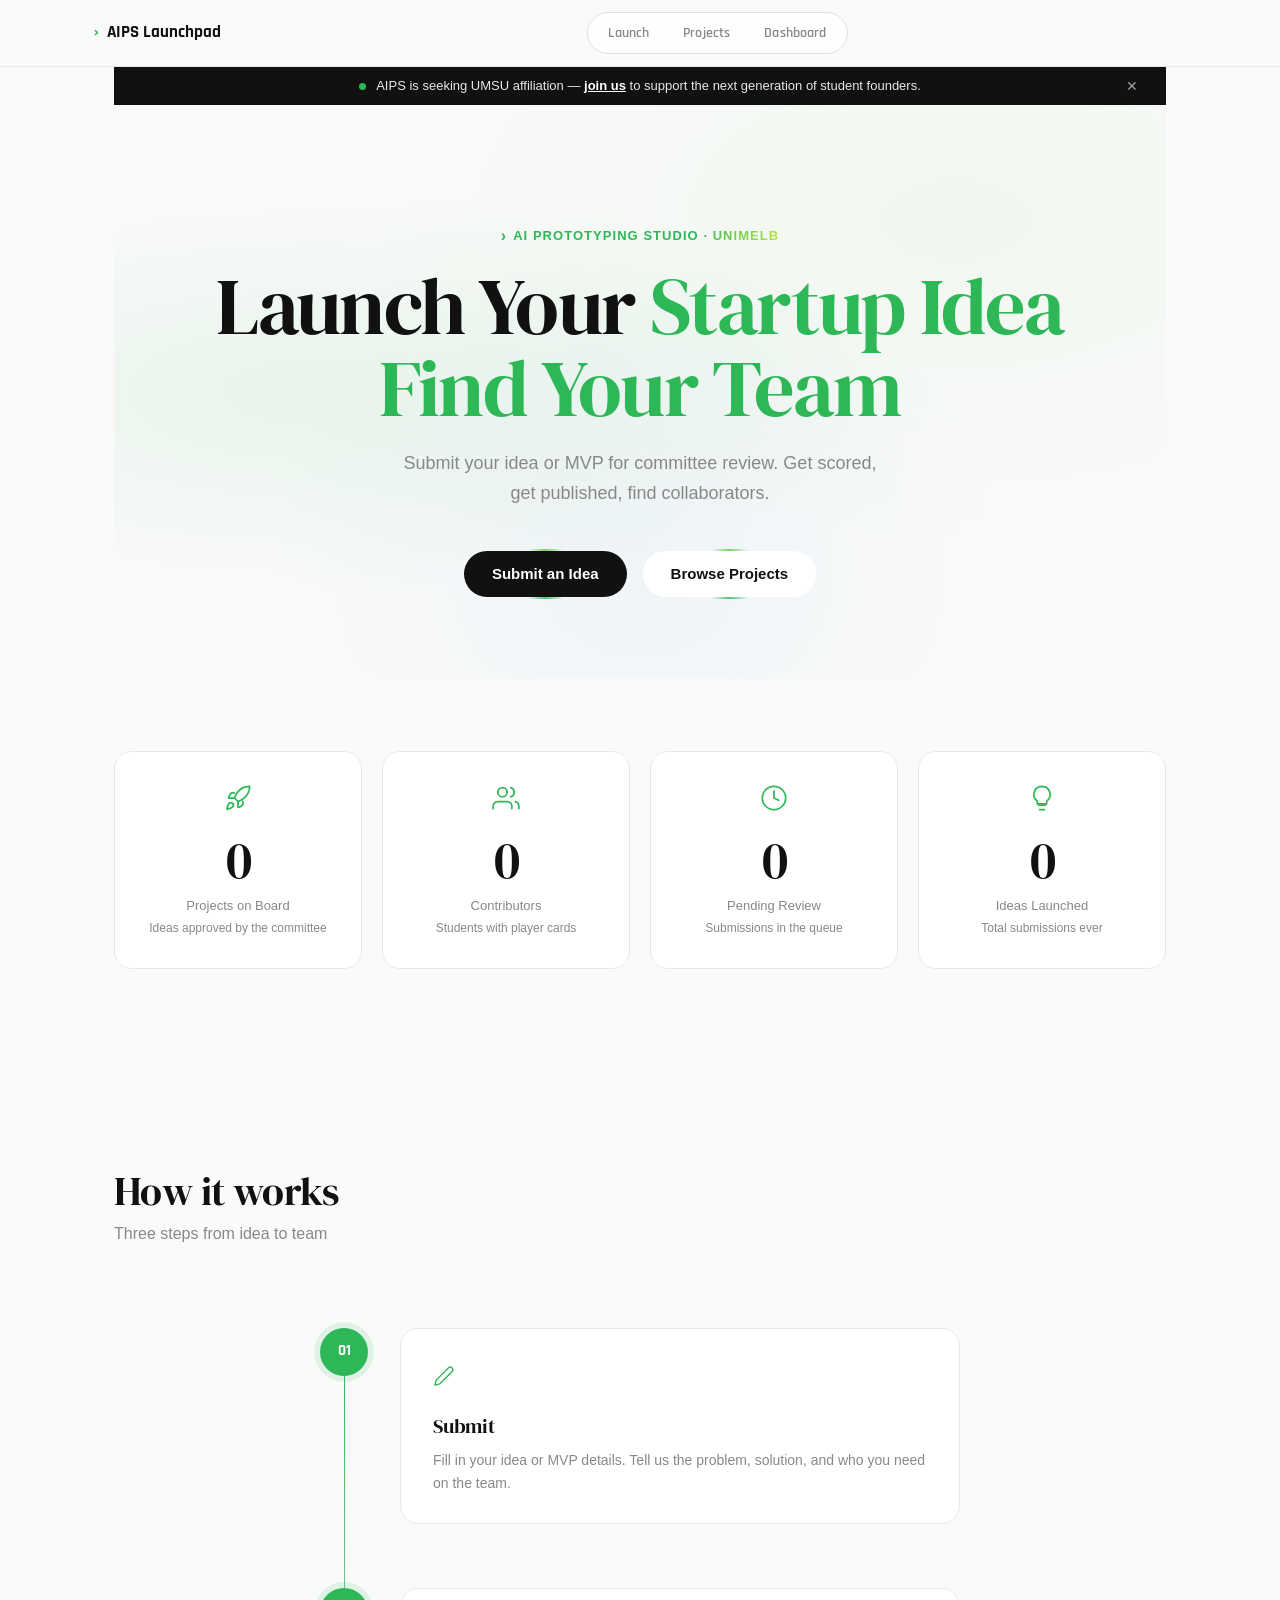
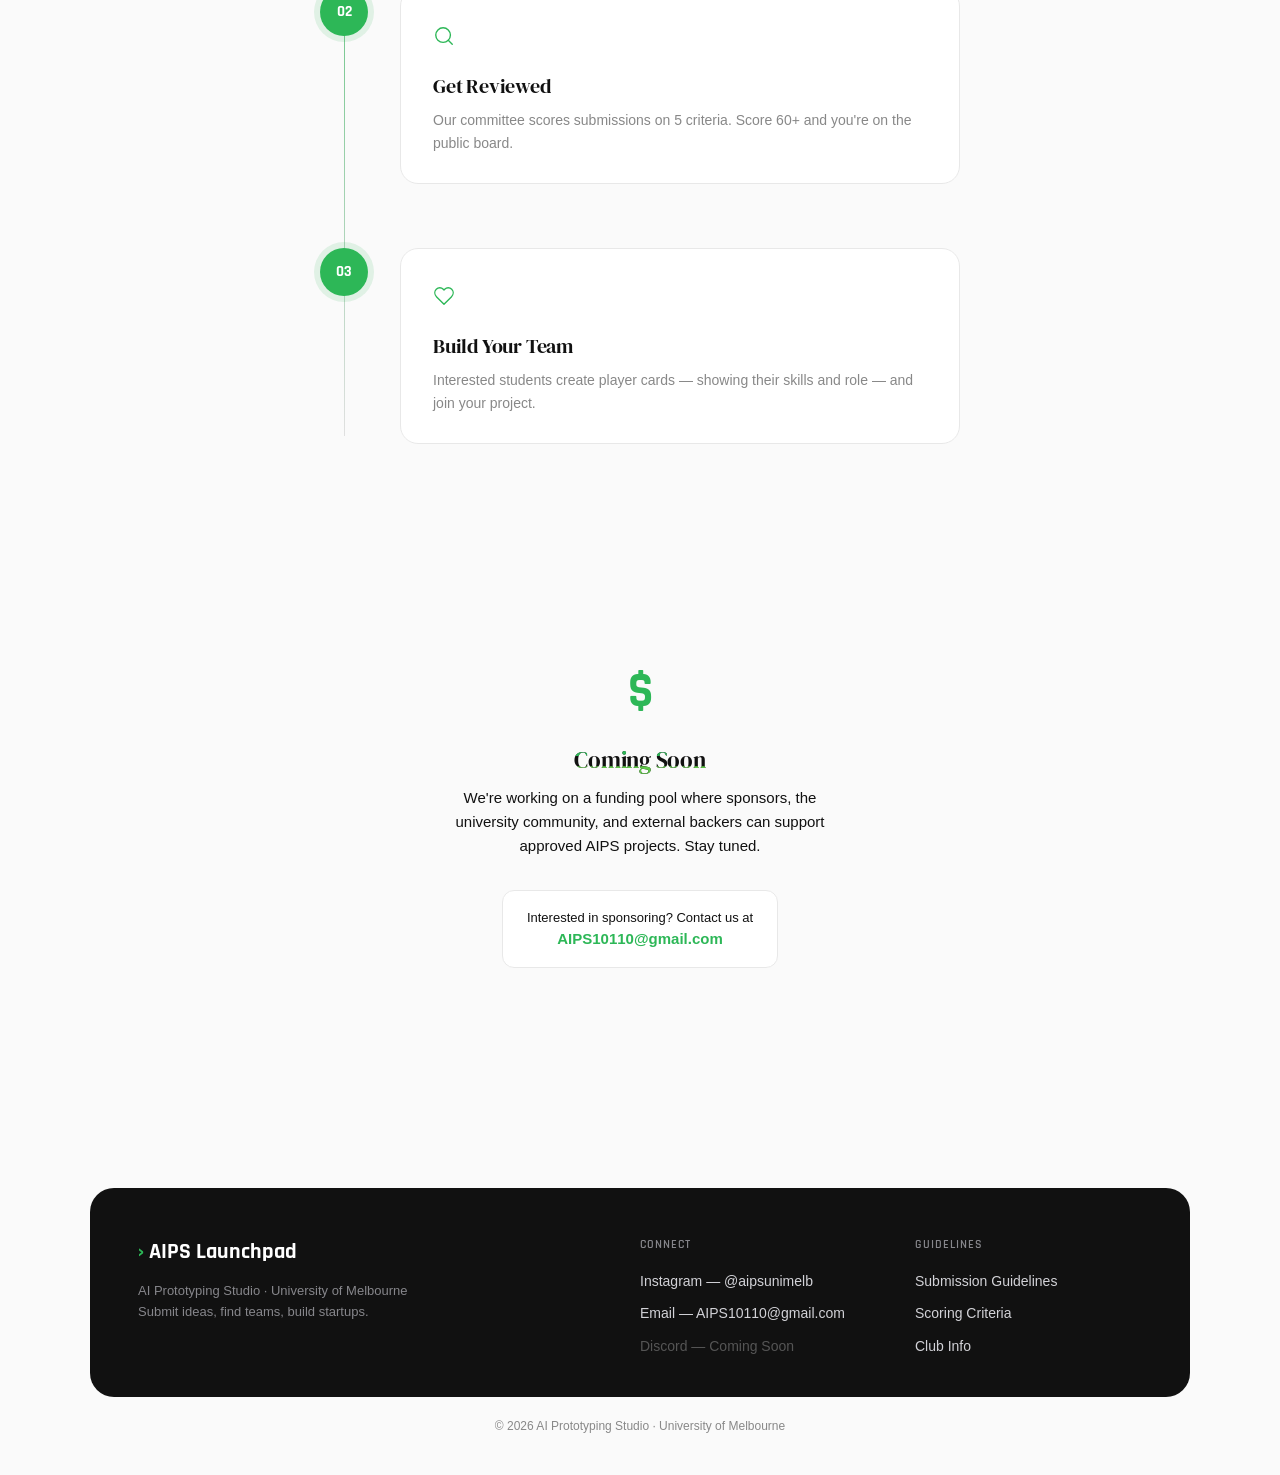
==== index.html @ 3b75157b "fix: avatar URL paste works, add remove avatar button" ====
<!DOCTYPE html>
<html lang="en">
<head>
  <meta charset="UTF-8" />
  <meta name="viewport" content="width=device-width, initial-scale=1.0" />
  <title>AIPS Launchpad</title>
  <link rel="preconnect" href="https://fonts.googleapis.com" />
  <link href="https://fonts.googleapis.com/css2?family=Rajdhani:wght@400;500;600;700&family=DM+Serif+Display&display=swap" rel="stylesheet" />
  <link rel="stylesheet" href="css/style.css" />
</head>
<body>

<!-- ─── INTRO SPLASH ─────────────────────────────────────────────────── -->
<div id="intro-splash" class="intro-splash">
  <div class="splash-left"></div>
  <div class="splash-right"></div>
  <div class="splash-content">
    <div class="splash-chevron">›</div>
    <div class="splash-text">
      <span>A</span><span>I</span><span>P</span><span>S</span>
    </div>
  </div>
</div>

<!-- ─── NAV ──────────────────────────────────────────────────────────── -->
<nav>
  <div class="nav-inner">
    <a href="#" class="nav-logo">
      <i class="chevron">›</i> AIPS Launchpad
    </a>
    <div class="nav-pill-wrap">
      <div class="nav-tabs">
        <button class="nav-tab" id="tab-launch">Launch</button>
        <button class="nav-tab" id="tab-projects">Projects</button>
        <button class="nav-tab" id="tab-dashboard">Dashboard</button>
        <button class="nav-tab auth-only" id="tab-mycard" style="display:none;">My Card</button>
        <button class="nav-tab" id="admin-tab-btn">Admin</button>
      </div>
    </div>
    <div id="nav-user" class="nav-user" style="display:none;"></div>
  </div>
</nav>

<!-- ─── MAIN ─────────────────────────────────────────────────────────── -->
<main>

  <!-- AUTH PAGE -->
  <div id="page-auth" class="page">
    <div class="auth-container">
      <h2>Welcome to AIPS Launchpad</h2>
      <button class="btn-google" id="btn-google-login">
        <svg width="18" height="18" viewBox="0 0 48 48"><path fill="#EA4335" d="M24 9.5c3.54 0 6.71 1.22 9.21 3.6l6.85-6.85C35.9 2.38 30.47 0 24 0 14.62 0 6.51 5.38 2.56 13.22l7.98 6.19C12.43 13.72 17.74 9.5 24 9.5z"/><path fill="#4285F4" d="M46.98 24.55c0-1.57-.15-3.09-.38-4.55H24v9.02h12.94c-.58 2.96-2.26 5.48-4.78 7.18l7.73 6c4.51-4.18 7.09-10.36 7.09-17.65z"/><path fill="#FBBC05" d="M10.53 28.59c-.48-1.45-.76-2.99-.76-4.59s.27-3.14.76-4.59l-7.98-6.19C.92 16.46 0 20.12 0 24c0 3.88.92 7.54 2.56 10.78l7.97-6.19z"/><path fill="#34A853" d="M24 48c6.48 0 11.93-2.13 15.89-5.81l-7.73-6c-2.15 1.45-4.92 2.3-8.16 2.3-6.26 0-11.57-4.22-13.47-9.91l-7.98 6.19C6.51 42.62 14.62 48 24 48z"/></svg>
        Continue with Google
      </button>
      <div class="auth-divider">or</div>
      <form class="auth-form" id="auth-email-form">
        <input type="text" id="auth-name" placeholder="Display name" style="display:none;" />
        <input type="email" id="auth-email" placeholder="Email" required />
        <input type="password" id="auth-password" placeholder="Password" required />
        <div id="auth-error" class="alert alert-error"></div>
        <button type="submit" class="btn btn-primary" id="auth-submit-btn">Log in</button>
      </form>
      <div class="auth-toggle">
        <span id="auth-toggle-text">Don't have an account?</span>
        <a id="auth-toggle-link">Sign up</a>
      </div>
    </div>
  </div>

  <!-- HOME PAGE -->
  <div id="page-home" class="page active">

    <!-- ANNOUNCEMENT BANNER (home-01) -->
    <div id="announcement-banner" class="announcement-banner">
      <div class="announcement-inner">
        <span class="announcement-dot"></span>
        <span class="announcement-text">AIPS is seeking UMSU affiliation — <a href="https://umsu.unimelb.edu.au/buddy-up/clubs/clubs-listing/join/10737/" target="_blank" rel="noopener" style="color:#fff;font-weight:700;text-decoration:underline;">join us</a> to support the next generation of student founders.</span>
        <button class="announcement-close" id="announcement-close" aria-label="Dismiss">✕</button>
      </div>
    </div>

    <div class="hero">
      <div class="hero-eyebrow shiny-text hero-reveal" style="transition-delay:0.3s">
        <span class="chevron-mark">›</span> AI Prototyping Studio · Unimelb
      </div>
      <h1 class="hero-reveal" style="transition-delay:0.5s">Launch Your <span>Startup Idea</span><br><span class="hero-reveal" style="transition-delay:0.7s;display:inline;">Find Your Team</span></h1>
      <p class="hero-reveal" style="transition-delay:1.1s">Submit your idea or MVP for committee review. Get scored, get published, find collaborators.</p>
      <div class="hero-ctas hero-reveal" style="transition-delay:1.3s">
        <div class="star-border-container" data-tab="submit">
          <div class="border-gradient-bottom"></div>
          <div class="border-gradient-top"></div>
          <span class="star-inner star-inner-primary">Submit an Idea</span>
        </div>
        <div class="star-border-container" data-tab="board">
          <div class="border-gradient-bottom"></div>
          <div class="border-gradient-top"></div>
          <span class="star-inner star-inner-secondary">Browse Projects</span>
        </div>
      </div>
    </div>

    <!-- FEATURED PROJECT SPOTLIGHT (home-02) -->
    <div id="featured-project" class="featured-project reveal"></div>

    <div class="stats-row reveal">
      <div class="stat-card spotlight-card">
        <div class="stat-icon"><svg width="28" height="28" viewBox="0 0 24 24" fill="none" stroke="currentColor" stroke-width="1.5" stroke-linecap="round" stroke-linejoin="round"><path d="M4.5 16.5c-1.5 1.26-2 5-2 5s3.74-.5 5-2c.71-.84.7-2.13-.09-2.91a2.18 2.18 0 00-2.91-.09z"/><path d="M12 15l-3-3a22 22 0 012-3.95A12.88 12.88 0 0122 2c0 2.72-.78 7.5-6 11a22.35 22.35 0 01-4 2z"/><path d="M9 12H4s.55-3.03 2-4c1.62-1.08 3 0 3 0"/><path d="M12 15v5s3.03-.55 4-2c1.08-1.62 0-3 0-3"/></svg></div>
        <div class="stat-num" id="stat-projects">0</div>
        <div class="stat-label">Projects on Board</div>
        <div class="stat-desc">Ideas approved by the committee</div>
      </div>
      <div class="stat-card spotlight-card">
        <div class="stat-icon"><svg width="28" height="28" viewBox="0 0 24 24" fill="none" stroke="currentColor" stroke-width="1.5" stroke-linecap="round" stroke-linejoin="round"><path d="M17 21v-2a4 4 0 00-4-4H5a4 4 0 00-4 4v2"/><circle cx="9" cy="7" r="4"/><path d="M23 21v-2a4 4 0 00-3-3.87"/><path d="M16 3.13a4 4 0 010 7.75"/></svg></div>
        <div class="stat-num" id="stat-contributors">0</div>
        <div class="stat-label">Contributors</div>
        <div class="stat-desc">Students with player cards</div>
      </div>
      <div class="stat-card spotlight-card">
        <div class="stat-icon"><svg width="28" height="28" viewBox="0 0 24 24" fill="none" stroke="currentColor" stroke-width="1.5" stroke-linecap="round" stroke-linejoin="round"><circle cx="12" cy="12" r="10"/><polyline points="12 6 12 12 16 14"/></svg></div>
        <div class="stat-num" id="stat-pending">0</div>
        <div class="stat-label">Pending Review</div>
        <div class="stat-desc">Submissions in the queue</div>
      </div>
      <div class="stat-card spotlight-card">
        <div class="stat-icon"><svg width="28" height="28" viewBox="0 0 24 24" fill="none" stroke="currentColor" stroke-width="1.5" stroke-linecap="round" stroke-linejoin="round"><path d="M9 18h6"/><path d="M10 22h4"/><path d="M12 2a7 7 0 00-4 12.7V17h8v-2.3A7 7 0 0012 2z"/></svg></div>
        <div class="stat-num" id="stat-ideas">0</div>
        <div class="stat-label">Ideas Launched</div>
        <div class="stat-desc">Total submissions ever</div>
      </div>
    </div>

    <div class="how-it-works-section reveal">
      <h2 class="section-title">How it works</h2>
      <p class="section-sub">Three steps from idea to team</p>
      <div class="steps-timeline">
        <div class="timeline-track"></div>
        <div class="timeline-step reveal" style="transition-delay: 0.1s;">
          <div class="timeline-circle">01</div>
          <div class="timeline-content">
            <div class="step-icon"><svg width="22" height="22" viewBox="0 0 24 24" fill="none" stroke="currentColor" stroke-width="1.5" stroke-linecap="round" stroke-linejoin="round"><path d="M17 3a2.85 2.85 0 014 4L7.5 20.5 2 22l1.5-5.5L17 3z"/></svg></div>
            <h4>Submit</h4>
            <p>Fill in your idea or MVP details. Tell us the problem, solution, and who you need on the team.</p>
          </div>
        </div>
        <div class="timeline-step reveal" style="transition-delay: 0.2s;">
          <div class="timeline-circle">02</div>
          <div class="timeline-content">
            <div class="step-icon"><svg width="22" height="22" viewBox="0 0 24 24" fill="none" stroke="currentColor" stroke-width="1.5" stroke-linecap="round" stroke-linejoin="round"><circle cx="11" cy="11" r="8"/><line x1="21" y1="21" x2="16.65" y2="16.65"/></svg></div>
            <h4>Get Reviewed</h4>
            <p>Our committee scores submissions on 5 criteria. Score 60+ and you're on the public board.</p>
          </div>
        </div>
        <div class="timeline-step reveal" style="transition-delay: 0.3s;">
          <div class="timeline-circle">03</div>
          <div class="timeline-content">
            <div class="step-icon"><svg width="22" height="22" viewBox="0 0 24 24" fill="none" stroke="currentColor" stroke-width="1.5" stroke-linecap="round" stroke-linejoin="round"><path d="M20.42 4.58a5.4 5.4 0 00-7.65 0l-.77.78-.77-.78a5.4 5.4 0 00-7.65 0C1.46 6.7 1.33 10.28 4 13l8 8 8-8c2.67-2.72 2.54-6.3.42-8.42z"/></svg></div>
            <h4>Build Your Team</h4>
            <p>Interested students create player cards — showing their skills and role — and join your project.</p>
          </div>
        </div>
      </div>
    </div>

    <div class="funding-section reveal">
      <div style="font-size: 48px; margin-bottom: 16px; font-family: 'Rajdhani', sans-serif; font-weight: 700; color: var(--green);">$</div>
      <h2 class="glitch-text" data-text="Coming Soon" style="color: var(--text); margin-bottom: 8px;">Coming Soon</h2>
      <p style="color: var(--text-secondary); max-width: 400px; margin: 0 auto; line-height: 1.6;">
        We're working on a funding pool where sponsors, the university community, and external backers can support approved AIPS projects. Stay tuned.
      </p>
      <div style="margin-top: 32px; padding: 16px 24px; background: var(--card); border: 1px solid var(--border); border-radius: 12px; display: inline-block;">
        <p style="color: var(--text-secondary); font-size: 13px; margin: 0;">Interested in sponsoring? Contact us at</p>
        <a href="mailto:AIPS10110@gmail.com" style="color: var(--green); font-weight: 600; text-decoration: none;">AIPS10110@gmail.com</a>
      </div>
    </div>
  </div>

  <!-- SUBMIT PAGE -->
  <div id="page-submit" class="page">
    <div class="form-card">
      <h2>Submit a Project</h2>
      <p>Share your startup idea or MVP with the AIPS community for committee review.</p>

      <div id="submit-alert-success" class="alert alert-success">
        Your submission has been received! Track your status in <strong>My Submissions</strong> using your email.
      </div>
      <div id="submit-alert-error" class="alert alert-error"></div>

      <div class="track-toggle">
        <button class="track-btn active" id="btn-track-idea"><svg width="14" height="14" viewBox="0 0 24 24" fill="none" stroke="currentColor" stroke-width="2" stroke-linecap="round" stroke-linejoin="round" style="vertical-align:-2px;margin-right:4px"><path d="M9 18h6"/><path d="M10 22h4"/><path d="M12 2a7 7 0 0 0-4 12.7V17h8v-2.3A7 7 0 0 0 12 2z"/></svg>Idea</button>
        <button class="track-btn" id="btn-track-mvp"><svg width="14" height="14" viewBox="0 0 24 24" fill="none" stroke="currentColor" stroke-width="2" stroke-linecap="round" stroke-linejoin="round" style="vertical-align:-2px;margin-right:4px"><path d="M4.5 16.5c-1.5 1.26-2 5-2 5s3.74-.5 5-2c.71-.84.7-2.13-.09-2.91a2.18 2.18 0 00-2.91-.09z"/><path d="M12 15l-3-3a22 22 0 012-3.95A12.88 12.88 0 0122 2c0 2.72-.78 7.5-6 11a22.35 22.35 0 01-4 2z"/><path d="M9 12H4s.55-3.03 2-4c1.62-1.08 3 0 3 0"/><path d="M12 15v5s3.03-.55 4-2c1.08-1.62 0-3 0-3"/></svg>MVP</button>
      </div>

      <form id="submit-form" novalidate>
        <div class="form-group float-group">
          <input type="text" id="f-name" placeholder=" " />
          <label class="float-label">Project Name <span>*</span></label>
          <div class="field-error" id="err-name">Please enter a project name.</div>
        </div>

        <div class="form-group float-group">
          <textarea id="f-problem" placeholder=" "></textarea>
          <label class="float-label">Problem Statement <span>*</span></label>
          <div class="field-hint">Aim for 2–4 sentences. Specificity wins.</div>
          <div class="field-error" id="err-problem">Please describe the problem.</div>
        </div>

        <div class="form-group float-group">
          <textarea id="f-solution" placeholder=" "></textarea>
          <label class="float-label">Your Solution <span>*</span></label>
          <div class="field-error" id="err-solution">Please describe your solution.</div>
        </div>

        <div class="form-group float-group">
          <input type="text" id="f-target" placeholder=" " />
          <label class="float-label">Target User <span>*</span></label>
          <div class="field-hint">Who specifically? The more precise, the better.</div>
          <div class="field-error" id="err-target">Please define your target user.</div>
        </div>

        <div class="form-group float-group">
          <textarea id="f-scope" placeholder=" "></textarea>
          <label class="float-label">MVP Scope <span>*</span></label>
          <div class="field-hint">Think: one core feature, working end-to-end.</div>
          <div class="field-error" id="err-scope">Please describe your MVP scope.</div>
        </div>

        <div class="form-group">
          <label class="form-label">Category <span>*</span></label>
          <select id="f-category" required>
            <option value="">Select a category...</option>
          </select>
          <div class="field-error" id="err-category">Please select a category.</div>
        </div>

        <div class="form-group">
          <label>Roles Needed <span>*</span></label>
          <div class="roles-grid" id="roles-grid">
            <label class="role-chip">
              <input type="checkbox" value="Build" /> Build
            </label>
            <label class="role-chip">
              <input type="checkbox" value="Design" /> Design
            </label>
            <label class="role-chip">
              <input type="checkbox" value="Research" /> Research
            </label>
            <label class="role-chip">
              <input type="checkbox" value="Grow" /> Grow
            </label>
            <label class="role-chip">
              <input type="checkbox" value="Advise" /> Advise
            </label>
          </div>
          <div class="field-error" id="err-roles">Please select at least one role.</div>
        </div>

        <div class="form-group float-group">
          <input type="email" id="f-email" placeholder=" " />
          <label class="float-label">Contact Email <span>*</span></label>
          <div class="field-hint">Used for status updates. Not shown publicly.</div>
          <div class="field-error" id="err-email">Please enter a valid email address.</div>
        </div>

        <div class="form-group">
          <label class="form-label">How should teammates reach you?</label>
          <input type="text" id="f-contact-method" placeholder="e.g. @yourhandle on Instagram, iMessage 04xx xxx xxx, Discord link..." />
          <div class="field-hint">Optional. Your preferred way for approved applicants to contact you. Not shown publicly until they apply.</div>
        </div>

        <!-- MVP-only fields -->
        <div class="mvp-only-fields" id="mvp-fields">
          <hr class="form-divider" />
          <div class="form-group float-group">
            <input type="url" id="f-demo" placeholder=" " />
            <label class="float-label">Demo Link</label>
            <div class="field-hint">Live link to your prototype or deployed app.</div>
          </div>
          <div class="form-group float-group">
            <input type="url" id="f-video" placeholder=" " />
            <label class="float-label">Video Link</label>
            <div class="field-hint">2–3 min walkthrough of your MVP (YouTube or Loom).</div>
          </div>
          <div class="form-group">
            <label class="form-label">Current Team *</label>
            <textarea id="f-team" rows="2" placeholder="e.g. Solo developer, CS Year 3. Or: 3-person team — 2 CS students + 1 Commerce."></textarea>
            <div class="field-hint">Briefly describe your current team: size, backgrounds, roles.</div>
          </div>
        </div>

        <div class="form-actions">
          <button type="submit" class="btn btn-primary">Submit for Review →</button>
        </div>
      </form>
    </div>
  </div>

  <!-- BOARD PAGE -->
  <div id="page-board" class="page">
    <div class="page-head">
      <h1>Project Board</h1>
      <p>Approved projects looking for collaborators</p>
    </div>

    <div class="board-search-row">
      <div class="board-search-wrap">
        <svg class="board-search-icon" width="16" height="16" viewBox="0 0 24 24" fill="none" stroke="currentColor" stroke-width="2" stroke-linecap="round" stroke-linejoin="round"><circle cx="11" cy="11" r="8"/><line x1="21" y1="21" x2="16.65" y2="16.65"/></svg>
        <input type="text" id="board-search" class="board-search-input" placeholder="Search projects..." autocomplete="off" />
      </div>
    </div>

    <div class="board-header">
      <div class="filter-bar" id="stage-filters">
        <button class="filter-btn active" data-filter="all">All</button>
        <button class="filter-btn" data-filter="idea">Idea</button>
        <button class="filter-btn" data-filter="mvp">MVP</button>
      </div>
      <div class="filter-bar" id="role-filters">
        <button class="filter-btn active" data-filter="all">All Roles</button>
        <button class="filter-btn" data-filter="Build">Build</button>
        <button class="filter-btn" data-filter="Design">Design</button>
        <button class="filter-btn" data-filter="Research">Research</button>
        <button class="filter-btn" data-filter="Grow">Grow</button>
        <button class="filter-btn" data-filter="Advise">Advise</button>
      </div>
      <div class="filter-bar" id="category-filters">
        <button class="filter-btn active" data-filter="all">All Categories</button>
      </div>
    </div>

    <div id="board-grid" class="projects-grid"></div>
    <div id="board-empty" class="empty-state">
      <div class="empty-icon"><svg width="32" height="32" viewBox="0 0 24 24" fill="none" stroke="currentColor" stroke-width="1.5" stroke-linecap="round" stroke-linejoin="round"><path d="M4.5 16.5c-1.5 1.26-2 5-2 5s3.74-.5 5-2c.71-.84.7-2.13-.09-2.91a2.18 2.18 0 00-2.91-.09z"/><path d="M12 15l-3-3a22 22 0 012-3.95A12.88 12.88 0 0122 2c0 2.72-.78 7.5-6 11a22.35 22.35 0 01-4 2z"/><path d="M9 12H4s.55-3.03 2-4c1.62-1.08 3 0 3 0"/><path d="M12 15v5s3.03-.55 4-2c1.08-1.62 0-3 0-3"/></svg></div>
      <h3>No projects yet</h3>
      <p>Be the first! Submit your idea and get it reviewed by the AIPS committee.</p>
    </div>
  </div>

  <!-- MY SUBMISSIONS PAGE -->
  <div id="page-my-submissions" class="page">
    <div class="page-head">
      <h1>Dashboard</h1>
      <p>Your submitted projects and recent activity</p>
    </div>

    <div class="dash-layout">
      <!-- Left column: Projects -->
      <div class="dash-col-projects">
        <h2 class="dash-col-title">Your Projects</h2>
        <div id="my-submissions-list"></div>
        <div id="my-submissions-empty" class="empty-state dash-empty">
          <div class="empty-icon"><svg width="32" height="32" viewBox="0 0 24 24" fill="none" stroke="currentColor" stroke-width="1.5" stroke-linecap="round" stroke-linejoin="round"><polyline points="22 12 16 12 14 15 10 15 8 12 2 12"/><path d="M5.45 5.11L2 12v6a2 2 0 002 2h16a2 2 0 002-2v-6l-3.45-6.89A2 2 0 0016.76 4H7.24a2 2 0 00-1.79 1.11z"/></svg></div>
          <h3>No projects yet</h3>
          <p>Submit your first project idea to get started.</p>
          <button class="btn-primary" onclick="document.querySelector('[data-page=submit]')?.click()">Submit a Project</button>
        </div>
      </div>

      <!-- Right column: Activity feed -->
      <div class="dash-col-activity">
        <h2 class="dash-col-title">Activity</h2>
        <div id="dash-activity-feed">
          <div class="activity-loading">Loading activity...</div>
        </div>
      </div>
    </div>
  </div>

  <!-- MY CARD PAGE -->
  <div id="page-mycard" class="page">
    <div class="page-head">
      <h1>My Player Card</h1>
      <p>Build your card once — join any team in one click.</p>
    </div>

    <div id="mc-alert" class="alert"></div>

    <div class="mc-layout">
      <!-- Left: Form editor -->
      <div class="mc-form-col">
        <h2 class="mc-section-title">Edit Your Card</h2>

        <div class="form-group">
          <label class="form-label">Name <span>*</span></label>
          <input type="text" id="mc-name" placeholder="e.g. Alex Chen" />
        </div>

        <div class="form-group">
          <label class="form-label">Degree + Year <span>*</span></label>
          <input type="text" id="mc-degree" placeholder="e.g. BSc CS, Year 2" />
        </div>

        <div class="form-group">
          <label class="form-label">Your Roles <span>*</span></label>
          <div class="pc-role-grid" id="mc-role-grid">
            <button class="mc-role-btn" data-role="Build">Build</button>
            <button class="mc-role-btn" data-role="Design">Design</button>
            <button class="mc-role-btn" data-role="Research">Research</button>
            <button class="mc-role-btn" data-role="Grow">Grow</button>
            <button class="mc-role-btn" data-role="Advise">Advise</button>
          </div>
        </div>

        <div class="form-group">
          <label class="form-label">Superpower Tagline <span>*</span></label>
          <input type="text" id="mc-superpower" placeholder="e.g. I turn messy ideas into working prototypes" />
        </div>

        <div class="form-group">
          <label class="form-label">Bio <span style="color:var(--muted);font-weight:400">(optional)</span></label>
          <textarea id="mc-bio" rows="3" placeholder="2–3 sentences about yourself, what you're studying, what drives you..."></textarea>
        </div>

        <div class="form-group">
          <label class="form-label">Avatar <span style="color:var(--muted);font-weight:400">(optional)</span></label>
          <div class="avatar-upload" id="avatar-upload">
            <div class="avatar-preview-lg" id="avatar-preview-lg">
              <span class="avatar-initials-lg" id="avatar-initials-lg"></span>
            </div>
            <div class="avatar-upload-info">
              <p>Drop image here or <label for="avatar-file" class="avatar-browse">browse</label></p>
              <p class="avatar-hint">JPG, PNG under 2MB</p>
              <input type="text" id="mc-avatar-url" placeholder="or paste image URL" class="avatar-url-fallback" />
              <button type="button" class="avatar-remove-btn" id="avatar-remove-btn" style="display:none;">Remove avatar</button>
            </div>
            <input type="file" id="avatar-file" accept="image/jpeg,image/png,image/webp" hidden />
          </div>
        </div>

        <div class="form-group">
          <label class="form-label">Year Level <span style="color:var(--muted);font-weight:400">(optional)</span></label>
          <select id="mc-year-level">
            <option value="">Select year level…</option>
            <option value="1st Year">1st Year</option>
            <option value="2nd Year">2nd Year</option>
            <option value="3rd Year">3rd Year</option>
            <option value="4th Year">4th Year</option>
            <option value="Masters">Masters</option>
            <option value="PhD">PhD</option>
            <option value="Alumni">Alumni</option>
          </select>
        </div>

        <div class="form-group">
          <label class="form-label">Availability</label>
          <div class="mc-availability-pills">
            <label class="mc-avail-pill">
              <input type="radio" name="mc-availability" value="looking" />
              <span class="mc-avail-dot" style="background:#2DB757"></span> Looking for projects
            </label>
            <label class="mc-avail-pill">
              <input type="radio" name="mc-availability" value="open" />
              <span class="mc-avail-dot" style="background:#007AFF"></span> Open to chat
            </label>
            <label class="mc-avail-pill">
              <input type="radio" name="mc-availability" value="busy" />
              <span class="mc-avail-dot" style="background:#86868b"></span> Busy
            </label>
          </div>
        </div>

        <div class="form-group">
          <label class="form-label">Skill Tags <span style="color:var(--muted);font-weight:400">(type + Enter, max 8)</span></label>
          <div class="mc-skill-tags-wrap">
            <div id="mc-skill-tags-list" class="mc-skill-tags-list"></div>
            <input type="text" id="mc-skill-input" placeholder="e.g. React, Figma, Python…" autocomplete="off" />
          </div>
        </div>

        <div class="form-group">
          <label class="form-label">Portfolio URL <span style="color:var(--muted);font-weight:400">(optional)</span></label>
          <input type="url" id="mc-portfolio" placeholder="https://yoursite.com" />
        </div>

        <div class="form-group">
          <label class="form-label">GitHub URL <span style="color:var(--muted);font-weight:400">(optional)</span></label>
          <input type="url" id="mc-github" placeholder="https://github.com/yourhandle" />
        </div>

        <div class="form-group">
          <label class="form-label">LinkedIn URL <span style="color:var(--muted);font-weight:400">(optional)</span></label>
          <input type="url" id="mc-linkedin" placeholder="https://linkedin.com/in/yourhandle" />
        </div>

        <div class="form-group">
          <label class="form-label">Instagram URL <span style="color:var(--muted);font-weight:400">(optional)</span></label>
          <input type="url" id="mc-instagram" placeholder="https://instagram.com/yourhandle" />
        </div>

        <div class="form-group">
          <label class="form-label">Past Projects <span style="color:var(--muted);font-weight:400">(up to 3)</span></label>
          <div id="mc-showcase-rows"></div>
          <button type="button" class="btn btn-secondary mc-add-showcase-btn" id="mc-add-showcase">+ Add Project</button>
        </div>

        <div class="form-group">
          <label class="form-label">Self-Rate Your Abilities (1–10)</label>
          <div class="ability-row">
            <span class="ability-label">Coding</span>
            <input type="range" class="ability-slider" id="mc-ab-coding" min="1" max="10" value="5" />
            <span class="ability-val" id="mc-abv-coding">5</span>
          </div>
          <div class="ability-row">
            <span class="ability-label">Design</span>
            <input type="range" class="ability-slider" id="mc-ab-design" min="1" max="10" value="5" />
            <span class="ability-val" id="mc-abv-design">5</span>
          </div>
          <div class="ability-row">
            <span class="ability-label">Research</span>
            <input type="range" class="ability-slider" id="mc-ab-research" min="1" max="10" value="5" />
            <span class="ability-val" id="mc-abv-research">5</span>
          </div>
          <div class="ability-row">
            <span class="ability-label">Communication</span>
            <input type="range" class="ability-slider" id="mc-ab-comm" min="1" max="10" value="5" />
            <span class="ability-val" id="mc-abv-comm">5</span>
          </div>
          <div class="ability-row">
            <span class="ability-label">Domain Knowledge</span>
            <input type="range" class="ability-slider" id="mc-ab-domain" min="1" max="10" value="5" />
            <span class="ability-val" id="mc-abv-domain">5</span>
          </div>
        </div>

        <div class="form-group">
          <label class="form-label">Card Theme</label>
          <div id="mc-theme-picker" class="mc-theme-picker">
            <button class="mc-theme-circle mc-theme-selected" data-theme="green"  style="background:#2DB757" title="Green"></button>
            <button class="mc-theme-circle" data-theme="blue"   style="background:#007AFF" title="Blue"></button>
            <button class="mc-theme-circle" data-theme="purple" style="background:#5856D6" title="Purple"></button>
            <button class="mc-theme-circle" data-theme="orange" style="background:#FF9500" title="Orange"></button>
            <button class="mc-theme-circle" data-theme="red"    style="background:#FF2D55" title="Red"></button>
          </div>
        </div>

        <div class="form-actions">
          <button class="btn btn-primary" id="mc-save-btn">Save Card</button>
        </div>
      </div>

      <!-- Right: Live preview -->
      <div class="mc-preview-col">
        <h2 class="mc-section-title">Live Preview</h2>
        <p class="mc-preview-hint">This is exactly how your card will appear when you join a project.</p>
        <div id="mc-preview-container"></div>

        <div id="mc-endorsements-section" style="display:none; margin-top:28px;">
          <h2 class="mc-section-title">Endorsements Received</h2>
          <div id="mc-endorsements-list" class="mc-endorsements-list"></div>
        </div>
      </div>
    </div>
  </div>

  <!-- ADMIN PAGE -->
  <div id="page-admin" class="page">
    <div class="admin-header">
      <h1 class="admin-page-title">Admin Panel</h1>
      <span class="admin-badge">AIPS Committee</span>
    </div>

    <div class="admin-tabs">
      <button class="admin-tab-btn active" data-admin-tab="pending">Pending Review</button>
      <button class="admin-tab-btn" data-admin-tab="approved">Approved Projects</button>
    </div>

    <div id="admin-tab-pending">
      <div id="admin-pending-list"></div>
      <div id="admin-empty" class="empty-state">
        <div class="empty-icon"><svg width="32" height="32" viewBox="0 0 24 24" fill="none" stroke="currentColor" stroke-width="1.5" stroke-linecap="round" stroke-linejoin="round"><polyline points="20 6 9 17 4 12"/></svg></div>
        <h3>Queue is clear</h3>
        <p>No pending submissions to review right now.</p>
      </div>
    </div>

    <div id="admin-tab-approved" style="display:none;">
      <div id="admin-approved-list"></div>
      <div id="admin-approved-empty" class="empty-state">
        <div class="empty-icon"><svg width="32" height="32" viewBox="0 0 24 24" fill="none" stroke="currentColor" stroke-width="1.5" stroke-linecap="round" stroke-linejoin="round"><path d="M4.5 16.5c-1.5 1.26-2 5-2 5s3.74-.5 5-2c.71-.84.7-2.13-.09-2.91a2.18 2.18 0 00-2.91-.09z"/><path d="M12 15l-3-3a22 22 0 012-3.95A12.88 12.88 0 0122 2c0 2.72-.78 7.5-6 11a22.35 22.35 0 01-4 2z"/><path d="M9 12H4s.55-3.03 2-4c1.62-1.08 3 0 3 0"/><path d="M12 15v5s3.03-.55 4-2c1.08-1.62 0-3 0-3"/></svg></div>
        <h3>No approved projects</h3>
        <p>Approved projects will appear here for endorsement management.</p>
      </div>
    </div>
  </div>

</main>

<!-- ─── PLAYER CARD CREATOR MODAL ────────────────────────────────────────── -->
<div id="pc-modal" class="pc-modal-backdrop">
  <div class="pc-modal">
    <button class="pc-close" aria-label="Close">✕</button>
    <h2>Create Your Player Card</h2>
    <p>Tell this project what you bring to the table.</p>

    <div id="pc-alert" class="alert"></div>

    <div class="form-group">
      <label>Your Name <span>*</span></label>
      <input type="text" id="pc-name" placeholder="e.g. Alex Chen" />
    </div>

    <div class="form-group">
      <label>Degree + Year <span>*</span></label>
      <input type="text" id="pc-degree" placeholder="e.g. BSc CS, Year 2" />
    </div>

    <div class="form-group">
      <label>Your Role <span>*</span></label>
      <div class="pc-role-grid" id="pc-role-grid">
        <button class="pc-role-btn" data-role="Build">Build</button>
        <button class="pc-role-btn" data-role="Design">Design</button>
        <button class="pc-role-btn" data-role="Research">Research</button>
        <button class="pc-role-btn" data-role="Grow">Grow</button>
        <button class="pc-role-btn" data-role="Advise">Advise</button>
      </div>
    </div>

    <div class="form-group">
      <label>Superpower Tagline <span>*</span></label>
      <input type="text" id="pc-superpower" placeholder="e.g. I turn messy ideas into working prototypes" />
    </div>

    <div class="form-group">
      <label>Contact Email <span>*</span></label>
      <input type="email" id="pc-email" placeholder="your@student.unimelb.edu.au" />
    </div>

    <div class="form-group">
      <label>Self-Rate Your Abilities (1–10)</label>
      <div class="ability-row">
        <span class="ability-label">Coding</span>
        <input type="range" class="ability-slider" id="ab-coding" min="1" max="10" value="5" />
        <span class="ability-val" id="abv-coding">5</span>
      </div>
      <div class="ability-row">
        <span class="ability-label">Design</span>
        <input type="range" class="ability-slider" id="ab-design" min="1" max="10" value="5" />
        <span class="ability-val" id="abv-design">5</span>
      </div>
      <div class="ability-row">
        <span class="ability-label">Research</span>
        <input type="range" class="ability-slider" id="ab-research" min="1" max="10" value="5" />
        <span class="ability-val" id="abv-research">5</span>
      </div>
      <div class="ability-row">
        <span class="ability-label">Communication</span>
        <input type="range" class="ability-slider" id="ab-comm" min="1" max="10" value="5" />
        <span class="ability-val" id="abv-comm">5</span>
      </div>
      <div class="ability-row">
        <span class="ability-label">Domain Knowledge</span>
        <input type="range" class="ability-slider" id="ab-domain" min="1" max="10" value="5" />
        <span class="ability-val" id="abv-domain">5</span>
      </div>
      <svg id="pc-radar-preview" width="200" height="200" viewBox="0 0 200 200"></svg>
    </div>

    <div class="form-actions">
      <button class="btn btn-primary">Submit Card →</button>
    </div>
  </div>
</div>

<!-- ─── PROJECT DETAIL MODAL ─────────────────────────────────────────────── -->
<div id="project-modal" class="modal-backdrop">
  <div class="modal" id="project-modal-inner">
    <button class="modal-close" aria-label="Close">✕</button>
    <div id="modal-content"></div>
  </div>
</div>

<!-- ─── FOOTER ─────────────────────────────────────────────────────────── -->
<footer class="site-footer">
  <div class="footer-inner">
    <div class="footer-brand">
      <div class="footer-logo"><i class="chevron">›</i> AIPS Launchpad</div>
      <p class="footer-tagline">AI Prototyping Studio · University of Melbourne<br>Submit ideas, find teams, build startups.</p>
    </div>

    <div class="footer-links">
      <h4>Connect</h4>
      <ul>
        <li><a href="https://instagram.com/aipsunimelb" target="_blank" rel="noopener">Instagram — @aipsunimelb</a></li>
        <li><a href="mailto:AIPS10110@gmail.com">Email — AIPS10110@gmail.com</a></li>
        <li><span class="footer-coming-soon">Discord — Coming Soon</span></li>
      </ul>
    </div>

    <div class="footer-links">
      <h4>Guidelines</h4>
      <ul>
        <li><a href="#" onclick="window.__showTab('submit'); return false;">Submission Guidelines</a></li>
        <li><a href="#" onclick="window.__showTab('board'); return false;">Scoring Criteria</a></li>
        <li><a href="https://instagram.com/aipsunimelb" target="_blank" rel="noopener">Club Info</a></li>
      </ul>
    </div>
  </div>
  <div class="footer-bottom">
    <span>© 2026 AI Prototyping Studio · University of Melbourne</span>
  </div>
</footer>

<script src="config.js"></script>
<script type="module" src="js/app.js"></script>


</body>
</html>
---- css/style.css ----
*, *::before, *::after { box-sizing: border-box; margin: 0; padding: 0; }

    :root {
      --bg: #f5f5f7;
      --card: #ffffff;
      --border: #d2d2d7;
      --text: #1d1d1f;
      --muted: #86868b;
      --green: #2DB757;
      --green-light: #e8f7ed;
      --radius: 12px;
      --shadow: 0 1px 3px rgba(0,0,0,0.08), 0 4px 12px rgba(0,0,0,0.05);
    }

    body {
      font-family: -apple-system, BlinkMacSystemFont, "SF Pro Text", "Segoe UI", sans-serif;
      background: var(--bg);
      color: var(--text);
      min-height: 100vh;
      font-size: 15px;
      line-height: 1.5;
    }

    h1, h2, h3, h4 {
      font-family: 'Rajdhani', sans-serif;
      font-weight: 700;
      letter-spacing: -0.01em;
    }

    /* ─── NAV ─────────────────────────────────────────────────────── */
    nav {
      background: rgba(255,255,255,0.85);
      backdrop-filter: blur(12px);
      -webkit-backdrop-filter: blur(12px);
      border-bottom: 1px solid var(--border);
      position: sticky;
      top: 0;
      z-index: 100;
    }

    .nav-inner {
      max-width: 1080px;
      margin: 0 auto;
      padding: 0 20px;
      display: flex;
      align-items: center;
      gap: 8px;
    }

    .nav-logo {
      font-family: 'Rajdhani', sans-serif;
      font-weight: 700;
      font-size: 18px;
      color: var(--text);
      text-decoration: none;
      padding: 16px 0;
      margin-right: 12px;
      display: flex;
      align-items: center;
      gap: 8px;
    }

    .nav-logo .chevron {
      color: var(--green);
      font-style: normal;
    }

    .nav-tabs {
      display: flex;
      align-items: center;
      gap: 2px;
      flex: 1;
      overflow-x: auto;
      -webkit-overflow-scrolling: touch;
      scrollbar-width: none;
    }
    .nav-tabs::-webkit-scrollbar { display: none; }

    .nav-tab {
      font-size: 14px;
      font-weight: 500;
      color: var(--muted);
      padding: 8px 14px;
      border-radius: 8px;
      cursor: pointer;
      border: none;
      background: none;
      transition: color 0.15s, background 0.15s;
      white-space: nowrap;
    }

    .nav-tab:hover { color: var(--text); background: rgba(0,0,0,0.04); }
    .nav-tab.active { color: var(--text); background: rgba(0,0,0,0.06); font-weight: 600; }

    #admin-tab-btn { display: none; }
    #admin-tab-btn.visible { display: inline-block; }
    .alert.visible { display: block; }
    .approval-error-msg.visible { display: block; }

    /* ─── MAIN ─────────────────────────────────────────────────────── */
    main {
      max-width: 1080px;
      margin: 0 auto;
      padding: 40px 20px 80px;
    }

    .page { display: none; pointer-events: none; }
    .page.active { display: block; pointer-events: auto; }

    /* ─── ANNOUNCEMENT BANNER (home-01) ──────────────────────────── */
    .announcement-banner {
      background: var(--text);
      color: #fff;
      padding: 0;
      overflow: hidden;
      transition: max-height 0.35s ease, opacity 0.3s ease;
      max-height: 80px;
    }

    .announcement-banner.dismissed {
      max-height: 0;
      opacity: 0;
      pointer-events: none;
    }

    .announcement-inner {
      display: flex;
      align-items: center;
      justify-content: center;
      gap: 10px;
      padding: 10px 20px;
      position: relative;
      max-width: 1080px;
      margin: 0 auto;
    }

    .announcement-dot {
      width: 7px;
      height: 7px;
      border-radius: 50%;
      background: var(--green);
      flex-shrink: 0;
      animation: pulse-dot 2s infinite;
    }

    @keyframes pulse-dot {
      0%, 100% { opacity: 1; transform: scale(1); }
      50% { opacity: 0.6; transform: scale(1.3); }
    }

    .announcement-text {
      font-size: 13px;
      color: rgba(255,255,255,0.9);
      text-align: center;
      line-height: 1.4;
    }

    .announcement-text strong { color: #fff; }

    .announcement-close {
      position: absolute;
      right: 20px;
      top: 50%;
      transform: translateY(-50%);
      background: none;
      border: none;
      color: rgba(255,255,255,0.6);
      font-size: 14px;
      cursor: pointer;
      padding: 4px 8px;
      line-height: 1;
      border-radius: 4px;
      transition: color 0.15s, background 0.15s;
    }

    .announcement-close:hover { color: #fff; background: rgba(255,255,255,0.1); }

    /* ─── FEATURED PROJECT (home-02) ─────────────────────────────── */
    .featured-project {
      margin-top: 48px;
    }

    .featured-project:empty { display: none; }

    .featured-card {
      background: var(--card);
      border: 1px solid var(--border);
      border-radius: 16px;
      overflow: hidden;
      box-shadow: var(--shadow);
      position: relative;
    }

    .featured-card-accent {
      height: 4px;
      background: linear-gradient(90deg, var(--green) 0%, #7ed9a3 100%);
    }

    .featured-card-body {
      padding: 32px;
      display: grid;
      grid-template-columns: 1fr auto;
      gap: 24px;
      align-items: start;
    }

    @media (max-width: 600px) {
      .featured-card-body { grid-template-columns: 1fr; }
    }

    .featured-label {
      font-size: 11px;
      font-weight: 700;
      letter-spacing: 0.1em;
      text-transform: uppercase;
      color: var(--green);
      margin-bottom: 10px;
      display: flex;
      align-items: center;
      gap: 6px;
    }

    .featured-label::before {
      content: '';
      display: inline-block;
      width: 20px;
      height: 2px;
      background: var(--green);
    }

    .featured-name {
      font-family: 'Rajdhani', sans-serif;
      font-size: 28px;
      font-weight: 700;
      color: var(--text);
      margin-bottom: 12px;
      line-height: 1.1;
    }

    .featured-problem {
      font-size: 15px;
      color: var(--muted);
      line-height: 1.6;
      margin-bottom: 20px;
      max-width: 560px;
    }

    .featured-meta {
      display: flex;
      align-items: center;
      gap: 10px;
      flex-wrap: wrap;
    }

    .featured-right {
      display: flex;
      flex-direction: column;
      align-items: flex-end;
      gap: 16px;
    }

    .featured-score {
      font-family: 'Rajdhani', sans-serif;
      font-size: 48px;
      font-weight: 700;
      color: var(--text);
      line-height: 1;
      text-align: right;
    }

    .featured-score-label {
      font-size: 11px;
      color: var(--muted);
      text-align: right;
      margin-top: 2px;
    }

    .featured-view-btn {
      display: inline-flex;
      align-items: center;
      gap: 6px;
      padding: 10px 20px;
      background: var(--text);
      color: #fff;
      border: none;
      border-radius: 980px;
      font-size: 14px;
      font-weight: 600;
      cursor: pointer;
      transition: opacity 0.15s, transform 0.1s;
      text-decoration: none;
      white-space: nowrap;
    }

    .featured-view-btn:hover { opacity: 0.82; }
    .featured-view-btn:active { transform: scale(0.97); }

    /* ─── HOME ─────────────────────────────────────────────────────── */
    .hero {
      text-align: center;
      padding: 72px 24px 64px;
    }

    .hero-eyebrow {
      display: inline-flex;
      align-items: center;
      gap: 6px;
      font-size: 13px;
      font-weight: 600;
      color: var(--green);
      text-transform: uppercase;
      letter-spacing: 0.08em;
      margin-bottom: 20px;
    }

    .hero-eyebrow .chevron-mark {
      font-size: 16px;
      line-height: 1;
    }

    .hero h1 {
      font-size: clamp(36px, 6vw, 64px);
      line-height: 1.05;
      color: var(--text);
      margin-bottom: 20px;
    }

    .hero h1 span { color: var(--green); }

    .hero p {
      font-size: 17px;
      color: var(--muted);
      max-width: 520px;
      margin: 0 auto 36px;
    }

    .btn {
      display: inline-block;
      padding: 12px 28px;
      border-radius: 980px;
      font-size: 15px;
      font-weight: 600;
      cursor: pointer;
      border: none;
      text-decoration: none;
      transition: opacity 0.15s, transform 0.1s;
    }

    .btn:active { transform: scale(0.97); }

    .btn-primary {
      background: var(--green);
      color: #fff;
    }

    .btn-primary:hover { opacity: 0.88; }

    .btn-secondary {
      background: var(--card);
      color: var(--text);
      border: 1px solid var(--border);
    }

    .btn-secondary:hover { background: var(--bg); }

    .hero-ctas { display: flex; gap: 12px; justify-content: center; flex-wrap: wrap; }

    /* Stats row */
    .stats-row {
      display: grid;
      grid-template-columns: repeat(auto-fit, minmax(160px, 1fr));
      gap: 16px;
      margin-top: 64px;
    }

    .stat-card {
      background: var(--card);
      border: 1px solid var(--border);
      border-radius: var(--radius);
      padding: 24px;
      text-align: center;
      box-shadow: var(--shadow);
    }

    .stat-card .stat-icon {
      font-size: 24px;
      margin-bottom: 12px;
      display: block;
    }

    .stat-card .stat-num {
      font-family: 'Rajdhani', sans-serif;
      font-size: 48px;
      font-weight: 700;
      color: var(--text);
      line-height: 1;
    }

    .stat-card .stat-num span { color: var(--green); }

    .stat-card .stat-label {
      font-size: 14px;
      font-weight: 600;
      color: var(--text);
      margin-top: 8px;
    }

    .stat-card .stat-desc {
      font-size: 12px;
      color: var(--muted);
      margin-top: 4px;
      line-height: 1.4;
    }

    /* How it works */
    .section-title {
      font-size: 28px;
      margin-bottom: 8px;
    }

    .section-sub {
      color: var(--muted);
      font-size: 15px;
      margin-bottom: 32px;
    }

    .steps-grid {
      display: grid;
      grid-template-columns: repeat(auto-fit, minmax(200px, 1fr));
      gap: 16px;
      margin-top: 16px;
    }

    .step-num {
      width: 32px;
      height: 32px;
      border-radius: 50%;
      background: var(--green-light);
      color: var(--green);
      font-family: 'Rajdhani', sans-serif;
      font-weight: 700;
      font-size: 16px;
      display: flex;
      align-items: center;
      justify-content: center;
      margin-bottom: 16px;
    }

    .step-num-large {
      font-family: 'Rajdhani', sans-serif;
      font-size: 11px;
      font-weight: 700;
      letter-spacing: 0.12em;
      color: var(--green);
      text-transform: uppercase;
      margin-bottom: 10px;
    }

    .step-icon {
      font-size: 28px;
      margin-bottom: 12px;
      display: block;
    }

    .step-card {
      background: var(--card);
      border: 1px solid var(--border);
      border-radius: var(--radius);
      padding: 28px 24px;
      box-shadow: var(--shadow);
      transition: border-color 0.2s, box-shadow 0.2s;
    }

    .step-card:hover {
      border-color: var(--green);
      box-shadow: 0 4px 20px rgba(45,183,87,0.12);
    }

    .step-card h4 { font-size: 18px; margin-bottom: 8px; }
    .step-card p { font-size: 13px; color: var(--muted); line-height: 1.6; }

    /* ─── SUBMIT ─────────────────────────────────────────────────── */
    .form-card {
      background: var(--card);
      border: 1px solid var(--border);
      border-radius: var(--radius);
      padding: 40px;
      box-shadow: var(--shadow);
      max-width: 680px;
    }

    .form-card h2 { font-size: 28px; margin-bottom: 6px; }
    .form-card > p { color: var(--muted); margin-bottom: 32px; }

    /* Track toggle */
    .track-toggle {
      display: inline-flex;
      background: var(--bg);
      border: 1px solid var(--border);
      border-radius: 8px;
      padding: 3px;
      margin-bottom: 32px;
    }

    .track-btn {
      padding: 8px 24px;
      border-radius: 6px;
      border: none;
      background: none;
      font-size: 14px;
      font-weight: 600;
      color: var(--muted);
      cursor: pointer;
      transition: all 0.15s;
    }

    .track-btn.active {
      background: var(--card);
      color: var(--text);
      box-shadow: 0 1px 3px rgba(0,0,0,0.1);
    }

    /* Form fields */
    .form-group { margin-bottom: 24px; }

    .form-group label {
      display: block;
      font-size: 13px;
      font-weight: 600;
      color: var(--text);
      margin-bottom: 8px;
    }

    .form-group label span { color: var(--green); }

    .form-group input,
    .form-group textarea,
    .form-group select {
      width: 100%;
      padding: 10px 14px;
      border: 1px solid var(--border);
      border-radius: 8px;
      font-size: 15px;
      font-family: inherit;
      color: var(--text);
      background: var(--card);
      outline: none;
      transition: border-color 0.15s, box-shadow 0.15s;
      appearance: none;
    }

    .form-group input:focus,
    .form-group textarea:focus,
    .form-group select:focus {
      border-color: var(--green);
      box-shadow: 0 0 0 3px rgba(45, 183, 87, 0.12);
    }

    .form-group input.error,
    .form-group textarea.error,
    .form-group select.error {
      border-color: #ff3b30;
      box-shadow: 0 0 0 3px rgba(255,59,48,0.1);
    }

    .form-group textarea { resize: vertical; min-height: 88px; }

    .field-hint { font-size: 12px; color: var(--muted); margin-top: 5px; }
    .field-error { font-size: 12px; color: #ff3b30; margin-top: 5px; display: none; }
    .field-error.visible { display: block; }

    /* Roles checkbox grid */
    .roles-grid {
      display: grid;
      grid-template-columns: repeat(auto-fill, minmax(120px, 1fr));
      gap: 8px;
    }

    .role-chip {
      display: flex;
      align-items: center;
      gap: 8px;
      padding: 9px 12px;
      border: 1px solid var(--border);
      border-radius: 8px;
      cursor: pointer;
      transition: all 0.15s;
      font-size: 14px;
      user-select: none;
      background: var(--card);
    }

    .role-chip input[type="checkbox"] { display: none; }
    .role-chip.selected { border-color: var(--green); background: var(--green-light); color: var(--green); font-weight: 600; }

    .mvp-only-fields { display: none; }
    .mvp-only-fields.visible { display: block; }

    .form-divider {
      border: none;
      border-top: 1px solid var(--border);
      margin: 28px 0;
    }

    .form-actions { display: flex; justify-content: flex-end; margin-top: 32px; }

    /* Alert / feedback */
    .alert {
      padding: 14px 18px;
      border-radius: 10px;
      font-size: 14px;
      margin-bottom: 24px;
      display: none;
    }

    .alert.visible { display: block; }
    .alert-success { background: var(--green-light); color: #1a6b38; border: 1px solid #a3d9b5; }
    .alert-error { background: #fff2f1; color: #c0392b; border: 1px solid #ffbcba; }

    /* ─── BOARD ─────────────────────────────────────────────────── */

    /* Search bar */
    .board-search-row {
      margin-bottom: 16px;
    }

    .board-search-wrap {
      position: relative;
      max-width: 100%;
    }

    .board-search-icon {
      position: absolute;
      left: 14px;
      top: 50%;
      transform: translateY(-50%);
      color: var(--muted);
      pointer-events: none;
    }

    .board-search-input {
      width: 100%;
      padding: 11px 16px 11px 40px;
      border: 1px solid var(--border);
      border-radius: 980px;
      font-size: 15px;
      font-family: inherit;
      color: var(--text);
      background: var(--card);
      outline: none;
      transition: border-color 0.15s, box-shadow 0.15s;
    }

    .board-search-input:focus {
      border-color: var(--green);
      box-shadow: 0 0 0 3px rgba(45,183,87,0.12);
    }

    .board-header {
      display: flex;
      flex-direction: column;
      align-items: flex-start;
      gap: 12px;
      margin-bottom: 28px;
    }

    .filter-bar { display: flex; gap: 8px; flex-wrap: wrap; }

    .filter-btn {
      padding: 7px 16px;
      border: 1px solid var(--border);
      border-radius: 980px;
      font-size: 13px;
      font-weight: 500;
      background: var(--card);
      color: var(--muted);
      cursor: pointer;
      transition: all 0.15s;
    }

    .filter-btn:hover { color: var(--text); border-color: #a0a0a5; }
    .filter-btn.active { background: var(--text); color: #fff; border-color: var(--text); }

    .projects-grid {
      display: grid;
      grid-template-columns: repeat(auto-fill, minmax(300px, 1fr));
      gap: 20px;
    }

    .project-card {
      background: var(--card);
      border: 1px solid var(--border);
      border-radius: var(--radius);
      padding: 24px;
      box-shadow: var(--shadow);
      cursor: pointer;
      transition: transform 0.15s, box-shadow 0.15s;
    }

    .project-card:hover {
      transform: translateY(-2px);
      box-shadow: 0 4px 20px rgba(0,0,0,0.1);
    }

    .card-header { display: flex; align-items: flex-start; justify-content: space-between; gap: 12px; margin-bottom: 12px; flex-wrap: wrap; }
    .card-header-left { display: flex; align-items: center; gap: 6px; flex-wrap: wrap; }
    .card-header-right { display: flex; align-items: center; gap: 6px; flex-wrap: wrap; }

    .stage-tag {
      font-size: 11px;
      font-weight: 700;
      padding: 3px 8px;
      border-radius: 4px;
      text-transform: uppercase;
      letter-spacing: 0.05em;
    }

    .stage-tag.idea { background: #e8f4fd; color: #1a78c2; }
    .stage-tag.mvp { background: var(--green-light); color: var(--green); }

    .score-badge {
      font-family: 'Rajdhani', sans-serif;
      font-size: 13px;
      font-weight: 700;
      color: var(--green);
    }

    .card-title { font-size: 18px; margin-bottom: 6px; }
    .card-pitch { font-size: 13px; color: var(--muted); margin-bottom: 12px; line-height: 1.4; }

    /* Category pill */
    .category-pill {
      display: inline-block;
      font-size: 11px;
      font-weight: 600;
      padding: 3px 9px;
      border-radius: 980px;
      letter-spacing: 0.02em;
    }

    /* Endorsed badge */
    .endorsed-badge {
      display: inline-block;
      font-size: 11px;
      font-weight: 700;
      padding: 3px 9px;
      border-radius: 4px;
      background: #fef9c3;
      color: #92400e;
      border: 1px solid #fde68a;
      letter-spacing: 0.03em;
    }

    /* Progress bar */
    .roles-progress {
      display: flex;
      align-items: center;
      gap: 8px;
      margin-bottom: 12px;
    }

    .roles-progress-bar-wrap {
      flex: 1;
      height: 5px;
      background: var(--border);
      border-radius: 980px;
      overflow: hidden;
    }

    .roles-progress-bar {
      height: 100%;
      background: var(--green);
      border-radius: 980px;
      transition: width 0.3s ease;
    }

    .roles-progress-label {
      font-size: 11px;
      color: var(--muted);
      white-space: nowrap;
    }

    /* Card footer */
    .card-footer {
      margin-top: 4px;
    }

    .roles-needed { display: flex; gap: 6px; flex-wrap: wrap; margin-bottom: 8px; }

    .card-meta-row {
      display: flex;
      align-items: center;
      gap: 10px;
      flex-wrap: wrap;
      margin-top: 8px;
    }

    .applicant-count {
      font-size: 12px;
      font-weight: 600;
      color: var(--text);
    }

    .urgency-label {
      font-size: 11px;
      color: var(--muted);
    }

    /* Admin tabs */
    .admin-tabs {
      display: flex;
      gap: 4px;
      margin-bottom: 24px;
      border-bottom: 1px solid var(--border);
      padding-bottom: 0;
    }

    .admin-tab-btn {
      font-size: 14px;
      font-weight: 500;
      color: var(--muted);
      padding: 10px 18px;
      border: none;
      background: none;
      cursor: pointer;
      border-bottom: 2px solid transparent;
      margin-bottom: -1px;
      transition: color 0.15s, border-color 0.15s;
    }

    .admin-tab-btn.active {
      color: var(--text);
      border-bottom-color: var(--green);
      font-weight: 600;
    }

    .role-tag {
      font-size: 11px;
      padding: 3px 8px;
      background: var(--bg);
      border: 1px solid var(--border);
      border-radius: 4px;
      color: var(--muted);
    }

    /* Empty state */
    .empty-state {
      display: none;
      text-align: center;
      padding: 72px 24px;
      color: var(--muted);
    }

    .empty-state.visible { display: block; }
    .empty-state .empty-icon { font-size: 48px; margin-bottom: 16px; }
    .empty-state h3 { font-size: 20px; color: var(--text); margin-bottom: 8px; }
    .empty-state p { font-size: 14px; max-width: 360px; margin: 0 auto; }

    /* ─── MY SUBMISSIONS ─────────────────────────────────────────── */
    .lookup-card {
      background: var(--card);
      border: 1px solid var(--border);
      border-radius: var(--radius);
      padding: 32px;
      box-shadow: var(--shadow);
      max-width: 540px;
      margin-bottom: 32px;
    }

    .lookup-card h2 { font-size: 22px; margin-bottom: 6px; }
    .lookup-card p { color: var(--muted); font-size: 14px; margin-bottom: 20px; }

    .lookup-row { display: flex; gap: 10px; }
    .lookup-row input { flex: 1; }

    /* ─── DASHBOARD TWO-COLUMN LAYOUT ───────────────────────────── */
    .dash-layout {
      display: grid;
      grid-template-columns: 60% 40%;
      gap: 32px;
      align-items: start;
    }

    @media (max-width: 768px) {
      .dash-layout {
        grid-template-columns: 1fr;
        gap: 24px;
      }
    }

    .dash-col-title {
      font-family: 'Rajdhani', sans-serif;
      font-size: 18px;
      font-weight: 600;
      color: var(--text);
      margin-bottom: 16px;
      padding-bottom: 10px;
      border-bottom: 1px solid var(--border);
    }

    .dash-empty {
      padding: 40px 24px;
    }

    /* ─── PROJECT CARDS ──────────────────────────────────────────── */
    .dash-project-card {
      background: var(--card);
      border: 1px solid var(--border);
      border-radius: var(--radius);
      padding: 20px 22px;
      box-shadow: var(--shadow);
      margin-bottom: 12px;
    }

    .dash-card-header {
      display: flex;
      align-items: center;
      justify-content: space-between;
      margin-bottom: 8px;
      gap: 12px;
    }

    .dash-card-name {
      font-weight: 700;
      font-size: 15px;
      color: var(--text);
    }

    .dash-card-meta {
      font-size: 12px;
      color: var(--muted);
      margin-bottom: 12px;
      display: flex;
      gap: 12px;
      flex-wrap: wrap;
    }

    .dash-card-meta span { display: flex; align-items: center; gap: 4px; }

    .dash-card-actions {
      display: flex;
      gap: 8px;
      flex-wrap: wrap;
      margin-bottom: 12px;
    }

    .dash-btn {
      font-size: 12px;
      font-weight: 600;
      padding: 6px 14px;
      border-radius: 8px;
      border: none;
      cursor: pointer;
      transition: opacity 0.15s;
    }
    .dash-btn:hover { opacity: 0.8; }

    .dash-btn-primary { background: var(--green); color: #fff; }
    .dash-btn-secondary { background: var(--surface); color: var(--text); border: 1px solid var(--border); }
    .dash-btn-warning { background: #FF9500; color: #fff; }

    .dash-applicants-section {
      margin-top: 12px;
      border-top: 1px solid var(--border);
      padding-top: 12px;
    }

    .dash-applicants-section h4 {
      font-size: 13px;
      font-weight: 600;
      color: var(--text);
      margin-bottom: 10px;
    }

    .dash-applicant-row {
      display: flex;
      align-items: center;
      gap: 10px;
      padding: 8px 10px;
      background: var(--surface);
      border-radius: 8px;
      margin-bottom: 6px;
      font-size: 13px;
    }

    .dash-applicant-role {
      font-size: 10px;
      font-weight: 700;
      padding: 2px 7px;
      border-radius: 4px;
      background: var(--green-light);
      color: var(--green);
      text-transform: uppercase;
      letter-spacing: 0.04em;
    }

    .dash-applicant-email { color: var(--muted); font-size: 12px; margin-left: auto; }

    .revision-feedback-box {
      background: #fff2f1;
      border-left: 3px solid #FF3B30;
      border-radius: 0 8px 8px 0;
      padding: 10px 14px;
      font-size: 13px;
      color: var(--text);
      margin-top: 8px;
    }

    .revision-feedback-box .rev-label {
      font-size: 11px;
      font-weight: 700;
      color: #FF3B30;
      text-transform: uppercase;
      letter-spacing: 0.05em;
      margin-bottom: 4px;
    }

    /* ─── ACTIVITY FEED ──────────────────────────────────────────── */
    .activity-feed {
      display: flex;
      flex-direction: column;
      gap: 0;
    }

    .activity-item {
      display: flex;
      gap: 12px;
      padding: 12px 0;
      border-bottom: 1px solid var(--border);
    }
    .activity-item:last-child { border-bottom: none; }

    .activity-icon {
      font-size: 18px;
      flex-shrink: 0;
      width: 32px;
      height: 32px;
      display: flex;
      align-items: center;
      justify-content: center;
      border-radius: 50%;
      background: var(--surface);
    }

    .activity-body { flex: 1; min-width: 0; }

    .activity-text {
      font-size: 13px;
      color: var(--text);
      line-height: 1.4;
      margin-bottom: 3px;
    }

    .activity-time {
      font-size: 11px;
      color: var(--muted);
    }

    .activity-item.type-apply { border-left: 3px solid var(--green); padding-left: 10px; }
    .activity-item.type-approved { border-left: 3px solid #34C759; padding-left: 10px; }
    .activity-item.type-revision { border-left: 3px solid #FF3B30; padding-left: 10px; }
    .activity-item.type-pending { border-left: 3px solid #FF9500; padding-left: 10px; }

    .activity-loading, .activity-empty {
      font-size: 13px;
      color: var(--muted);
      padding: 24px 0;
      text-align: center;
    }

    .submission-item {
      background: var(--card);
      border: 1px solid var(--border);
      border-radius: var(--radius);
      padding: 20px 24px;
      box-shadow: var(--shadow);
      margin-bottom: 12px;
    }

    .submission-item-header { display: flex; align-items: center; justify-content: space-between; margin-bottom: 6px; }

    .status-badge {
      font-size: 11px;
      font-weight: 700;
      padding: 3px 10px;
      border-radius: 980px;
      text-transform: uppercase;
      letter-spacing: 0.05em;
    }

    .status-badge.pending { background: #fff8e6; color: #b07700; }
    .status-badge.approved { background: var(--green-light); color: var(--green); }
    .status-badge.revision { background: #fff2f1; color: #c0392b; }

    .submission-meta { font-size: 12px; color: var(--muted); }

    /* ─── ADMIN ─────────────────────────────────────────────────── */
    .admin-header {
      display: flex;
      align-items: center;
      gap: 12px;
      margin-bottom: 32px;
    }

    .admin-badge {
      font-size: 11px;
      font-weight: 700;
      padding: 4px 10px;
      border-radius: 4px;
      background: #fff8e6;
      color: #b07700;
      border: 1px solid #f5d980;
      text-transform: uppercase;
      letter-spacing: 0.06em;
    }

    .admin-item {
      background: var(--card);
      border: 1px solid var(--border);
      border-radius: var(--radius);
      padding: 24px;
      box-shadow: var(--shadow);
      margin-bottom: 16px;
    }

    /* ─── SCORING SLIDERS ────────────────────────────────────────── */
    .scoring-section {
      margin-top: 20px;
      border-top: 1px solid var(--border);
      padding-top: 20px;
    }

    .scoring-section h4 {
      font-size: 15px;
      margin-bottom: 16px;
      color: var(--text);
    }

    .criterion-row {
      display: flex;
      align-items: center;
      gap: 12px;
      margin-bottom: 14px;
    }

    .criterion-label {
      font-size: 13px;
      color: var(--text);
      width: 160px;
      flex-shrink: 0;
    }

    .criterion-slider {
      flex: 1;
      -webkit-appearance: none;
      appearance: none;
      height: 4px;
      border-radius: 2px;
      background: var(--border);
      outline: none;
      cursor: pointer;
    }

    .criterion-slider::-webkit-slider-thumb {
      -webkit-appearance: none;
      appearance: none;
      width: 18px;
      height: 18px;
      border-radius: 50%;
      background: var(--green);
      cursor: pointer;
      box-shadow: 0 1px 4px rgba(0,0,0,0.2);
      transition: transform 0.1s;
    }

    .criterion-slider::-webkit-slider-thumb:hover { transform: scale(1.15); }

    .criterion-value {
      font-family: 'Rajdhani', sans-serif;
      font-weight: 700;
      font-size: 15px;
      color: var(--text);
      width: 32px;
      text-align: right;
      flex-shrink: 0;
    }

    .score-total-row {
      display: flex;
      align-items: center;
      justify-content: space-between;
      margin-top: 16px;
      padding: 14px 16px;
      background: var(--bg);
      border-radius: 10px;
      border: 1px solid var(--border);
    }

    .score-total-label {
      font-size: 14px;
      font-weight: 600;
      color: var(--text);
    }

    .score-total-num {
      font-family: 'Rajdhani', sans-serif;
      font-size: 28px;
      font-weight: 700;
      color: var(--text);
      transition: color 0.2s;
    }

    .score-total-num.pass { color: var(--green); }
    .score-total-num.fail { color: #ff3b30; }

    /* ─── ADVANCED SCORING ─────────────────────────────────── */
    .advanced-scoring-section {
      margin-top: 16px;
    }
    .advanced-toggle {
      background: none;
      border: 1px solid #d2d2d7;
      border-radius: 8px;
      padding: 8px 16px;
      font-size: 13px;
      font-weight: 500;
      color: #5856D6;
      cursor: pointer;
      transition: background 0.15s;
      width: 100%;
      text-align: left;
    }
    .advanced-toggle:hover {
      background: #f5f5f7;
    }
    .advanced-scoring-body {
      margin-top: 12px;
      padding: 16px;
      border: 1px solid #e0e0e5;
      border-radius: 10px;
      background: #fafafd;
    }
    .advanced-scoring-title {
      font-size: 14px;
      font-weight: 600;
      color: #5856D6;
      margin: 0 0 12px;
    }
    .advanced-scoring-row .score-slider {
      accent-color: #5856D6;
    }
    .advanced-score-total {
      color: #5856D6;
      border-top: 1px solid #e0e0e5;
      padding-top: 12px;
      margin-top: 8px;
    }

    /* ─── ADVANCED SCORES IN MODAL ─────────────────────────── */
    .modal-advanced-section {
      margin-top: 12px;
    }
    .modal-advanced-toggle {
      background: none;
      border: 1px solid #d2d2d7;
      border-radius: 8px;
      padding: 6px 14px;
      font-size: 12px;
      font-weight: 500;
      color: #5856D6;
      cursor: pointer;
      transition: background 0.15s;
    }
    .modal-advanced-toggle:hover {
      background: #f5f5f7;
    }
    .modal-advanced-grid {
      display: grid;
      grid-template-columns: repeat(auto-fill, minmax(140px, 1fr));
      gap: 10px;
      margin-top: 10px;
    }
    .modal-adv-criterion-card {
      background: #fafafd;
      border: 1px solid #e0e0e5;
      border-radius: 8px;
      padding: 10px 12px;
      text-align: center;
    }
    .modal-adv-criterion-card .crit-label {
      font-size: 11px;
      color: #5856D6;
    }
    .modal-adv-criterion-card .crit-score {
      font-family: 'Rajdhani', sans-serif;
      font-size: 22px;
      font-weight: 700;
      color: #5856D6;
    }

    .feedback-section {
      margin-top: 16px;
    }

    .feedback-section textarea {
      width: 100%;
      padding: 10px 14px;
      border: 1px solid var(--border);
      border-radius: 8px;
      font-size: 14px;
      font-family: inherit;
      color: var(--text);
      background: var(--card);
      outline: none;
      resize: vertical;
      min-height: 80px;
      transition: border-color 0.15s, box-shadow 0.15s;
    }

    .feedback-section textarea:focus {
      border-color: var(--green);
      box-shadow: 0 0 0 3px rgba(45,183,87,0.12);
    }

    .admin-actions {
      display: flex;
      gap: 10px;
      margin-top: 16px;
      flex-wrap: wrap;
    }

    .btn-approve {
      background: var(--green);
      color: #fff;
      padding: 10px 24px;
      border-radius: 980px;
      font-size: 14px;
      font-weight: 600;
      border: none;
      cursor: pointer;
      transition: opacity 0.15s;
    }

    .btn-approve:disabled {
      opacity: 0.35;
      cursor: not-allowed;
    }

    .btn-approve:not(:disabled):hover { opacity: 0.85; }

    .btn-revise {
      background: var(--card);
      color: #c0392b;
      padding: 10px 24px;
      border-radius: 980px;
      font-size: 14px;
      font-weight: 600;
      border: 1px solid #ffbcba;
      cursor: pointer;
      transition: background 0.15s;
    }

    .btn-revise:hover { background: #fff2f1; }

    /* ─── PROJECT DETAIL MODAL ───────────────────────────────────── */
    .modal-backdrop {
      display: none;
      position: fixed;
      inset: 0;
      background: rgba(0,0,0,0.45);
      backdrop-filter: blur(6px);
      -webkit-backdrop-filter: blur(6px);
      z-index: 500;
      align-items: center;
      justify-content: center;
      padding: 20px;
    }

    .modal-backdrop.open { display: flex; }

    .modal {
      background: var(--card);
      border-radius: 16px;
      max-width: 680px;
      width: 100%;
      max-height: 90vh;
      overflow-y: auto;
      box-shadow: 0 20px 60px rgba(0,0,0,0.25);
      padding: 36px;
      position: relative;
    }

    .modal-close {
      position: absolute;
      top: 16px;
      right: 16px;
      width: 32px;
      height: 32px;
      border-radius: 50%;
      background: var(--bg);
      border: 1px solid var(--border);
      font-size: 16px;
      cursor: pointer;
      display: flex;
      align-items: center;
      justify-content: center;
      color: var(--muted);
      transition: background 0.15s;
    }

    .modal-close:hover { background: var(--border); color: var(--text); }

    .modal-track-tag {
      display: inline-flex;
      align-items: center;
      gap: 6px;
      margin-bottom: 12px;
    }

    .modal-title {
      font-size: 28px;
      margin-bottom: 6px;
    }

    .modal-score-bar {
      display: inline-flex;
      align-items: center;
      gap: 8px;
      padding: 6px 12px;
      background: var(--green-light);
      border-radius: 980px;
      margin-bottom: 24px;
    }

    .modal-score-bar span {
      font-family: 'Rajdhani', sans-serif;
      font-weight: 700;
      font-size: 15px;
      color: var(--green);
    }

    .modal-section {
      margin-bottom: 20px;
    }

    .modal-section-label {
      font-size: 11px;
      font-weight: 700;
      text-transform: uppercase;
      letter-spacing: 0.08em;
      color: var(--muted);
      margin-bottom: 6px;
    }

    .modal-section-text {
      font-size: 15px;
      color: var(--text);
      line-height: 1.55;
    }

    .modal-criteria-grid {
      display: grid;
      grid-template-columns: repeat(auto-fill, minmax(180px, 1fr));
      gap: 10px;
      margin-top: 8px;
    }

    .modal-criterion-card {
      background: var(--bg);
      border: 1px solid var(--border);
      border-radius: 10px;
      padding: 12px 14px;
    }

    .modal-criterion-card .crit-label {
      font-size: 11px;
      color: var(--muted);
      margin-bottom: 4px;
    }

    .modal-criterion-card .crit-score {
      font-family: 'Rajdhani', sans-serif;
      font-size: 20px;
      font-weight: 700;
      color: var(--text);
    }

    .modal-video-embed {
      width: 100%;
      aspect-ratio: 16/9;
      border-radius: 10px;
      border: none;
      margin-top: 8px;
    }

    .modal-demo-link {
      display: inline-flex;
      align-items: center;
      gap: 6px;
      color: var(--green);
      font-weight: 600;
      font-size: 14px;
      text-decoration: none;
      padding: 8px 14px;
      border: 1px solid var(--green);
      border-radius: 8px;
      margin-top: 8px;
      transition: background 0.15s;
    }

    .modal-demo-link:hover { background: var(--green-light); }

    .modal-footer {
      border-top: 1px solid var(--border);
      padding-top: 20px;
      margin-top: 24px;
    }

    /* ─── PLAYER CARD SYSTEM ────────────────────────────────────── */
    :root {
      --role-build: #007AFF;
      --role-design: #FF2D55;
      --role-research: #5856D6;
      --role-grow: #FF9500;
      --role-advise: #34C759;
    }

    /* Player card creator modal */
    .pc-modal-backdrop {
      display: none;
      position: fixed;
      inset: 0;
      background: rgba(0,0,0,0.55);
      backdrop-filter: blur(8px);
      -webkit-backdrop-filter: blur(8px);
      z-index: 600;
      align-items: center;
      justify-content: center;
      padding: 20px;
    }
    .pc-modal-backdrop.open { display: flex; }

    .pc-modal {
      background: var(--card);
      border-radius: 20px;
      max-width: 560px;
      width: 100%;
      max-height: 92vh;
      overflow-y: auto;
      box-shadow: 0 24px 80px rgba(0,0,0,0.3);
      padding: 36px;
      position: relative;
    }

    .pc-modal h2 { font-size: 24px; margin-bottom: 6px; }
    .pc-modal > p { color: var(--muted); font-size: 14px; margin-bottom: 28px; }

    .pc-close {
      position: absolute; top: 16px; right: 16px;
      width: 32px; height: 32px; border-radius: 50%;
      background: var(--bg); border: 1px solid var(--border);
      font-size: 16px; cursor: pointer;
      display: flex; align-items: center; justify-content: center;
      color: var(--muted); transition: background 0.15s;
    }
    .pc-close:hover { background: var(--border); color: var(--text); }

    /* Role selector for player card */
    .pc-role-grid {
      display: grid;
      grid-template-columns: repeat(5, 1fr);
      gap: 8px;
      margin-bottom: 24px;
    }

    .pc-role-btn {
      padding: 8px 4px;
      border-radius: 10px;
      border: 2px solid var(--border);
      background: var(--card);
      font-size: 12px;
      font-weight: 600;
      cursor: pointer;
      text-align: center;
      transition: all 0.15s;
      color: var(--muted);
    }

    .pc-role-btn.selected-build { border-color: var(--role-build); background: rgba(0,122,255,0.08); color: var(--role-build); }
    .pc-role-btn.selected-design { border-color: var(--role-design); background: rgba(255,45,85,0.08); color: var(--role-design); }
    .pc-role-btn.selected-research { border-color: var(--role-research); background: rgba(88,86,214,0.08); color: var(--role-research); }
    .pc-role-btn.selected-grow { border-color: var(--role-grow); background: rgba(255,149,0,0.08); color: var(--role-grow); }
    .pc-role-btn.selected-advise { border-color: var(--role-advise); background: rgba(52,199,89,0.08); color: var(--role-advise); }

    /* Ability sliders */
    .ability-row {
      display: flex; align-items: center; gap: 12px; margin-bottom: 12px;
    }
    .ability-label { font-size: 12px; font-weight: 600; color: var(--text); width: 140px; flex-shrink: 0; }
    .ability-slider {
      flex: 1; -webkit-appearance: none; appearance: none;
      height: 4px; border-radius: 2px; background: var(--border);
      outline: none; cursor: pointer;
    }
    .ability-slider::-webkit-slider-thumb {
      -webkit-appearance: none; appearance: none;
      width: 16px; height: 16px; border-radius: 50%;
      background: var(--green); cursor: pointer;
      box-shadow: 0 1px 4px rgba(0,0,0,0.2);
    }
    .ability-val { font-family: 'Rajdhani', sans-serif; font-weight: 700; font-size: 14px; width: 20px; text-align: right; color: var(--text); flex-shrink: 0; }

    /* Radar preview */
    #pc-radar-preview { display: block; margin: 20px auto 24px; }

    /* Trading cards display */
    .player-cards-section {
      margin-top: 28px;
      border-top: 1px solid var(--border);
      padding-top: 24px;
    }

    .player-cards-section h3 {
      font-size: 16px; margin-bottom: 16px;
      display: flex; align-items: center; gap: 8px;
    }

    .player-cards-grid {
      display: grid;
      grid-template-columns: repeat(auto-fill, minmax(180px, 1fr));
      gap: 16px;
    }

    .trading-card {
      border-radius: 16px;
      padding: 18px 16px 16px;
      background: var(--card);
      box-shadow: 0 4px 20px rgba(0,0,0,0.1), 0 1px 4px rgba(0,0,0,0.06);
      position: relative;
      overflow: hidden;
      border: 2px solid transparent;
      transition: transform 0.15s, box-shadow 0.15s;
    }

    .trading-card:hover {
      transform: translateY(-3px);
      box-shadow: 0 8px 32px rgba(0,0,0,0.15);
    }

    .trading-card::before {
      content: '';
      position: absolute;
      top: 0; left: 0; right: 0;
      height: 4px;
    }

    .trading-card.role-Build { border-color: rgba(0,122,255,0.2); }
    .trading-card.role-Build::before { background: var(--role-build); }
    .trading-card.role-Design { border-color: rgba(255,45,85,0.2); }
    .trading-card.role-Design::before { background: var(--role-design); }
    .trading-card.role-Research { border-color: rgba(88,86,214,0.2); }
    .trading-card.role-Research::before { background: var(--role-research); }
    .trading-card.role-Grow { border-color: rgba(255,149,0,0.2); }
    .trading-card.role-Grow::before { background: var(--role-grow); }
    .trading-card.role-Advise { border-color: rgba(52,199,89,0.2); }
    .trading-card.role-Advise::before { background: var(--role-advise); }
    .tc-roles { display: flex; gap: 4px; flex-wrap: wrap; }

    .tc-role-badge {
      display: inline-block;
      font-size: 10px;
      font-weight: 700;
      text-transform: uppercase;
      letter-spacing: 0.07em;
      padding: 2px 7px;
      border-radius: 4px;
      margin-bottom: 10px;
    }

    .tc-role-badge.role-Build { background: rgba(0,122,255,0.1); color: var(--role-build); }
    .tc-role-badge.role-Design { background: rgba(255,45,85,0.1); color: var(--role-design); }
    .tc-role-badge.role-Research { background: rgba(88,86,214,0.1); color: var(--role-research); }
    .tc-role-badge.role-Grow { background: rgba(255,149,0,0.1); color: var(--role-grow); }
    .tc-role-badge.role-Advise { background: rgba(52,199,89,0.1); color: var(--role-advise); }

    .tc-name { font-family: 'Rajdhani', sans-serif; font-size: 17px; font-weight: 700; margin-bottom: 2px; line-height: 1.2; }
    .tc-degree { font-size: 11px; color: var(--muted); margin-bottom: 10px; }
    .tc-superpower {
      font-size: 11px; color: var(--text);
      font-style: italic;
      border-left: 2px solid var(--border);
      padding-left: 8px;
      margin-bottom: 12px;
      line-height: 1.4;
    }

    /* Revision flow */
    .revision-box {
      background: #fff8f0;
      border: 1px solid #ffd5a0;
      border-radius: 10px;
      padding: 14px 16px;
      margin-top: 12px;
      font-size: 13px;
    }
    .revision-box .rev-label {
      font-size: 11px; font-weight: 700; text-transform: uppercase;
      letter-spacing: 0.06em; color: #b07700; margin-bottom: 6px;
    }
    .revision-box .rev-feedback { color: var(--text); line-height: 1.5; margin-bottom: 12px; }
    .btn-resubmit {
      background: #FF9500; color: #fff;
      padding: 8px 20px; border-radius: 980px;
      font-size: 13px; font-weight: 600;
      border: none; cursor: pointer; transition: opacity 0.15s;
    }
    .btn-resubmit:hover { opacity: 0.85; }

    /* ─── PAGE HEADINGS ──────────────────────────────────────────── */
    .page-head { margin-bottom: 32px; }
    .page-head h1 { font-size: 32px; margin-bottom: 4px; }
    .page-head p { color: var(--muted); }

    /* ─── ADMIN ITEM HEADER ──────────────────────────────────────── */
    .admin-item-header {
      display: flex;
      align-items: center;
      justify-content: space-between;
      margin-bottom: 8px;
    }
    .admin-item-title { font-size: 16px; }
    .admin-item-meta { font-size: 13px; color: var(--muted); margin-bottom: 12px; }
    .admin-item-field { font-size: 14px; margin-bottom: 6px; }
    .admin-item-field-gap { font-size: 14px; margin-bottom: 12px; }
    .admin-item-field-sm { font-size: 14px; margin-bottom: 4px; }

    /* ─── MODAL FOOTER ROW ───────────────────────────────────────── */
    .modal-footer-row {
      display: flex;
      align-items: center;
      justify-content: space-between;
      flex-wrap: wrap;
      gap: 12px;
    }

    /* ─── TRADING CARD EMAIL ─────────────────────────────────────── */
    .tc-email { font-size: 10px; color: var(--muted); text-align: center; margin-top: 4px; }

    /* ─── MISC ───────────────────────────────────────────────────── */
    .feedback-label { font-size: 13px; font-weight: 600; display: block; margin-bottom: 6px; }
    .admin-page-title { font-size: 28px; }
    .player-cards-count {
      background: var(--bg);
      border: 1px solid var(--border);
      border-radius: 980px;
      font-size: 12px;
      padding: 2px 10px;
      font-family: system-ui;
      font-weight: 600;
    }
    .score-breakdown-inline { font-size: 13px; font-weight: 400; color: var(--muted); }
    .mini-radar-svg { display: block; margin: 0 auto 4px; }
    .approval-error-msg { display: none; margin-top: 10px; }

    /* ─── REACT BITS: SHINY TEXT (eyebrow sweep) ────────────────── */
    .shiny-text {
      background-image: linear-gradient(
        120deg,
        var(--green) 0%, var(--green) 35%,
        #B8E63A 50%,
        var(--green) 65%, var(--green) 100%
      );
      background-size: 200% auto;
      -webkit-background-clip: text;
      background-clip: text;
      -webkit-text-fill-color: transparent;
      animation: shiny-sweep 3s linear infinite;
    }
    @keyframes shiny-sweep {
      0% { background-position: 150% center; }
      100% { background-position: -50% center; }
    }

    /* ─── REACT BITS: DECRYPTED TEXT ─────────────────────────────── */
    .decrypt-target { cursor: pointer; }
    .decrypt-target .char { display: inline-block; }
    .decrypt-target .char.scrambled {
      color: var(--border);
      font-family: 'Courier New', monospace;
    }

    /* ─── REACT BITS: STAR BORDER (orbiting gradient buttons) ──── */
    .star-border-container {
      position: relative;
      border-radius: 980px;
      padding: 2px;
      overflow: hidden;
      display: inline-block;
    }
    .star-border-container .border-gradient-bottom,
    .star-border-container .border-gradient-top {
      position: absolute;
      width: 200%; height: 200%;
      border-radius: 50%;
      animation: star-orbit 4s linear infinite;
      pointer-events: none;
      opacity: 0.85;
    }
    .star-border-container .border-gradient-bottom {
      bottom: -100%; left: -50%;
      background: radial-gradient(circle, var(--green), transparent 10%);
    }
    .star-border-container .border-gradient-top {
      top: -100%; left: -50%;
      background: radial-gradient(circle, #5EC847, transparent 10%);
      animation-delay: -2s;
    }
    @keyframes star-orbit {
      0% { transform: rotate(0deg) translateX(0); }
      100% { transform: rotate(360deg) translateX(0); }
    }
    .star-border-container .star-inner {
      position: relative;
      z-index: 1;
      display: block;
      border-radius: 980px;
      padding: 12px 28px;
      font-size: 15px;
      font-weight: 600;
      cursor: pointer;
      border: none;
      text-decoration: none;
    }
    .star-inner-primary { background: var(--green); color: #fff; }
    .star-inner-secondary { background: var(--card); color: var(--text); }
    .star-border-container:hover .star-inner { opacity: 0.92; }

    /* ─── REACT BITS: SPOTLIGHT CARD (cursor glow) ────────────── */
    .spotlight-card {
      position: relative;
      overflow: hidden;
      --mouse-x: 50%;
      --mouse-y: 50%;
      --spotlight-color: rgba(45, 183, 87, 0.25);
    }
    .spotlight-card::after {
      content: '';
      position: absolute;
      top: 0; left: 0; right: 0; bottom: 0;
      background: radial-gradient(circle at var(--mouse-x) var(--mouse-y), var(--spotlight-color), transparent 80%);
      opacity: 0;
      transition: opacity 0.4s ease;
      pointer-events: none;
      z-index: 1;
    }
    .spotlight-card:hover::after { opacity: 1; }

    /* ─── REACT BITS: CLICK SPARK ────────────────────────────────── */
    #click-spark-canvas {
      position: fixed;
      top: 0; left: 0;
      width: 100%; height: 100%;
      pointer-events: none;
      z-index: 9999;
    }

    /* ─── REACT BITS: COUNT UP ───────────────────────────────────── */
    .stat-num {
      transition: none;
    }

    /* ─── REACT BITS: FILTER SLIDING PILL ────────────────────────── */
    .filter-bar {
      position: relative;
    }
    .filter-pill {
      position: absolute;
      height: 100%;
      border-radius: 980px;
      background: var(--text);
      transition: left 0.3s cubic-bezier(0.4, 0, 0.2, 1), width 0.3s cubic-bezier(0.4, 0, 0.2, 1);
      z-index: 0;
    }
    .filter-btn {
      position: relative;
      z-index: 1;
      transition: color 0.2s;
    }
    .filter-btn.active {
      background: #1d1d1f;
      color: #fff;
      border-color: #1d1d1f;
    }
    .filter-bar.pill-active .filter-btn.active {
      background: transparent;
      border-color: transparent;
    }

    /* ─── CONFETTI ────────────────────────────────────────────────── */
    #confetti-canvas {
      position: fixed;
      top: 0; left: 0;
      width: 100%; height: 100%;
      pointer-events: none;
      z-index: 9998;
    }

    /* ─── EMPTY STATE ANIMATIONS ─────────────────────────────────── */
    .empty-state .empty-icon {
      animation: float-bounce 2.5s ease-in-out infinite;
    }
    @keyframes float-bounce {
      0%, 100% { transform: translateY(0); }
      50% { transform: translateY(-12px); }
    }
    .empty-state h3, .empty-state p {
      animation: fade-slide-in 0.6s ease forwards;
      opacity: 0;
    }
    .empty-state h3 { animation-delay: 0.2s; }
    .empty-state p { animation-delay: 0.4s; }
    @keyframes fade-slide-in {
      from { opacity: 0; transform: translateY(10px); }
      to { opacity: 1; transform: translateY(0); }
    }

    /* ─── PAGE TRANSITIONS ───────────────────────────────────────── */
    .page {
      opacity: 0;
      transform: translateX(12px);
      transition: opacity 0.3s ease, transform 0.3s ease;
    }
    .page.active {
      opacity: 1;
      transform: translateX(0);
    }

    /* ─── GLITCH TEXT ────────────────────────────────────────────── */
    .glitch-text {
      position: relative;
      display: inline-block;
    }
    .glitch-text::before,
    .glitch-text::after {
      content: attr(data-text);
      position: absolute;
      top: 0; left: 0;
      width: 100%; height: 100%;
    }
    .glitch-text::before {
      color: var(--green);
      animation: glitch-1 2.5s infinite linear;
      clip-path: inset(0 0 65% 0);
    }
    .glitch-text::after {
      color: #5EC847;
      animation: glitch-2 2.5s infinite linear;
      clip-path: inset(65% 0 0 0);
    }
    @keyframes glitch-1 {
      0%, 100% { transform: translate(0); }
      20% { transform: translate(-3px, 2px); }
      40% { transform: translate(3px, -1px); }
      60% { transform: translate(-2px, 1px); }
      80% { transform: translate(2px, -2px); }
    }
    @keyframes glitch-2 {
      0%, 100% { transform: translate(0); }
      20% { transform: translate(3px, -1px); }
      40% { transform: translate(-2px, 2px); }
      60% { transform: translate(3px, 1px); }
      80% { transform: translate(-3px, -1px); }
    }

    /* ─── FLOAT LABELS ───────────────────────────────────────────── */
    .float-group {
      position: relative;
    }
    .float-group .float-label {
      position: absolute;
      left: 14px;
      top: 11px;
      font-size: 15px;
      color: var(--muted);
      pointer-events: none;
      transition: all 0.2s ease;
      background: var(--card);
      padding: 0 4px;
      z-index: 1;
    }
    .float-group input:focus + .float-label,
    .float-group input:not(:placeholder-shown) + .float-label,
    .float-group textarea:focus + .float-label,
    .float-group textarea:not(:placeholder-shown) + .float-label {
      top: -8px;
      font-size: 11px;
      color: var(--green);
      font-weight: 600;
    }
    .float-group select:focus + .float-label,
    .float-group select.has-value + .float-label {
      top: -8px;
      font-size: 11px;
      color: var(--green);
      font-weight: 600;
    }

    /* ─── PLAYER CARD FLIP REVEAL ────────────────────────────────── */
    .card-flip-container {
      perspective: 800px;
      width: 200px;
      height: 280px;
      margin: 0 auto;
    }
    .card-flip-inner {
      position: relative;
      width: 100%; height: 100%;
      transition: transform 0.8s cubic-bezier(0.4, 0, 0.2, 1);
      transform-style: preserve-3d;
    }
    .card-flip-inner.flipped {
      transform: rotateY(180deg);
    }
    .card-flip-front, .card-flip-back {
      position: absolute;
      width: 100%; height: 100%;
      backface-visibility: hidden;
      border-radius: 16px;
      overflow: hidden;
    }
    .card-flip-front {
      background: linear-gradient(135deg, var(--green), #5EC847, #B8E63A);
      display: flex;
      align-items: center;
      justify-content: center;
      color: #fff;
      font-family: 'Rajdhani', sans-serif;
      font-size: 48px;
      font-weight: 700;
    }
    .card-flip-back {
      transform: rotateY(180deg);
      background: var(--card);
      border: 2px solid var(--green);
    }

    /* ─── REACT BITS: SCROLL REVEAL ──────────────────────────────── */
    .reveal {
      opacity: 0;
      transform: translateY(24px);
      transition: opacity 0.6s ease, transform 0.6s ease;
      animation: revealFallback 0.6s ease 4s forwards;
    }
    .reveal.visible {
      opacity: 1;
      transform: translateY(0);
      animation: none;
    }
    @keyframes revealFallback {
      to { opacity: 1; transform: translateY(0); }
    }

    /* ─── REACT BITS: ENHANCED TRADING CARDS ─────────────────────── */
    .trading-card {
      --mouse-x: 50%;
      --mouse-y: 50%;
    }
    .trading-card::after {
      content: '';
      position: absolute;
      top: 0; left: 0; right: 0; bottom: 0;
      background: radial-gradient(circle at var(--mouse-x) var(--mouse-y), rgba(45,183,87,0.12), transparent 60%);
      opacity: 0;
      transition: opacity 0.4s;
      pointer-events: none;
      border-radius: 16px;
      z-index: 0;
    }
    .trading-card:hover::after { opacity: 1; }

    /* ─── RESPONSIVE ─────────────────────────────────────────────── */
    @media (max-width: 640px) {
      main { padding: 24px 16px 64px; }
      .form-card { padding: 24px 20px; }
      .hero { padding: 48px 16px 40px; }
      .nav-inner { overflow-x: auto; gap: 0; }
      .nav-tab { padding: 8px 10px; font-size: 13px; }
    }

/* ─── AUTH ─────────────────────────────────────────────────────── */
.auth-container {
  max-width: 400px;
  margin: 60px auto;
  padding: 36px;
  background: var(--card);
  border: 1px solid var(--border);
  border-radius: var(--radius);
  box-shadow: var(--shadow);
}

.auth-container h2 {
  text-align: center;
  margin-bottom: 24px;
}

.auth-divider {
  display: flex;
  align-items: center;
  gap: 12px;
  margin: 20px 0;
  color: var(--muted);
  font-size: 13px;
}

.auth-divider::before,
.auth-divider::after {
  content: '';
  flex: 1;
  height: 1px;
  background: var(--border);
}

.btn-google {
  width: 100%;
  display: flex;
  align-items: center;
  justify-content: center;
  gap: 8px;
  padding: 12px;
  border: 1px solid var(--border);
  border-radius: 980px;
  background: var(--card);
  cursor: pointer;
  font-size: 15px;
  font-weight: 500;
  transition: background 0.15s;
}

.btn-google:hover { background: var(--bg); }

.auth-form { display: flex; flex-direction: column; gap: 12px; }

.auth-toggle {
  text-align: center;
  font-size: 13px;
  color: var(--muted);
  margin-top: 16px;
}

.auth-toggle a {
  color: var(--green);
  cursor: pointer;
  text-decoration: none;
  font-weight: 500;
}

.nav-user {
  display: flex;
  align-items: center;
  gap: 8px;
  font-size: 13px;
  color: var(--muted);
  margin-left: auto;
  white-space: nowrap;
}

.nav-user-name { font-weight: 500; color: var(--text); }

.btn-logout {
  background: none;
  border: 1px solid var(--border);
  padding: 4px 12px;
  border-radius: 980px;
  font-size: 12px;
  cursor: pointer;
  color: var(--muted);
}

.btn-logout:hover { background: var(--bg); }

.login-prompt {
  text-align: center;
  padding: 40px 20px;
  color: var(--muted);
}

.login-prompt a {
  color: var(--green);
  cursor: pointer;
  font-weight: 500;
}

/* ─── DARK FOOTER ────────────────────────────────────────────────────── */
.site-footer {
  background: #1d1d1f;
  color: #f5f5f7;
  margin-top: 80px;
}

.footer-inner {
  max-width: 1100px;
  margin: 0 auto;
  padding: 56px 24px 40px;
  display: grid;
  grid-template-columns: 2fr 1fr 1fr;
  gap: 48px;
}

.footer-logo {
  font-family: 'Rajdhani', sans-serif;
  font-size: 22px;
  font-weight: 700;
  color: #fff;
  margin-bottom: 12px;
}

.footer-logo .chevron {
  color: #2DB757;
  font-style: normal;
}

.footer-tagline {
  font-size: 13px;
  color: #86868b;
  line-height: 1.6;
  margin: 0;
}

.footer-links h4 {
  font-size: 12px;
  font-weight: 600;
  text-transform: uppercase;
  letter-spacing: 0.08em;
  color: #86868b;
  margin: 0 0 16px;
}

.footer-links ul {
  list-style: none;
  margin: 0;
  padding: 0;
  display: flex;
  flex-direction: column;
  gap: 10px;
}

.footer-links a {
  font-size: 14px;
  color: #d2d2d7;
  text-decoration: none;
  transition: color 0.15s;
}

.footer-links a:hover {
  color: #fff;
}

.footer-coming-soon {
  font-size: 14px;
  color: #555;
}

.footer-bottom {
  border-top: 1px solid #333;
  text-align: center;
  padding: 20px 24px;
  font-size: 12px;
  color: #555;
}

@media (max-width: 700px) {
  .footer-inner {
    grid-template-columns: 1fr;
    gap: 32px;
    padding: 40px 20px 32px;
  }
}

/* ─── COMPREHENSIVE RESPONSIVE (fix-06) ──────────────────────────────── */

/* Tablet (≤768px) */
@media (max-width: 768px) {
  /* Stats grid: 2 columns on tablet */
  .stats-row {
    grid-template-columns: repeat(2, 1fr);
  }

  /* Board grid: single column */
  .projects-grid {
    grid-template-columns: 1fr;
  }

  /* Modal: reduce padding */
  .modal {
    padding: 24px 20px;
  }

  .pc-modal {
    padding: 24px 20px;
  }

  /* Section spacing */
  .hero {
    padding: 56px 20px 48px;
  }

  /* Steps grid: single column on tablet */
  .steps-grid {
    grid-template-columns: 1fr;
  }
}

/* Mobile (≤480px) */
@media (max-width: 480px) {
  main {
    padding: 16px 12px 60px;
  }

  /* Hero: tighter */
  .hero {
    padding: 40px 16px 32px;
  }

  .hero p {
    font-size: 15px;
  }

  /* Hero CTAs: stack */
  .hero-ctas {
    flex-direction: column;
    align-items: center;
    gap: 10px;
  }

  .star-border-container {
    width: 100%;
    max-width: 260px;
  }

  .star-inner {
    width: 100%;
    justify-content: center;
  }

  /* Stats: single column on mobile */
  .stats-row {
    grid-template-columns: 1fr 1fr;
    gap: 10px;
    margin-top: 40px;
  }

  .stat-card {
    padding: 16px 12px;
  }

  .stat-card .stat-num {
    font-size: 36px;
  }

  /* Section titles */
  .section-title {
    font-size: 22px;
  }

  /* Steps: full width */
  .steps-grid {
    grid-template-columns: 1fr;
  }

  /* Board grid */
  .projects-grid {
    grid-template-columns: 1fr;
  }

  /* Modal: full-width, less padding */
  .modal-backdrop {
    padding: 0;
    align-items: flex-end;
  }

  .modal {
    border-radius: 16px 16px 0 0;
    max-height: 92vh;
    padding: 20px 16px;
    width: 100%;
    max-width: 100%;
  }

  .pc-modal {
    border-radius: 16px 16px 0 0;
    max-height: 92vh;
    padding: 20px 16px;
  }

  /* Dashboard: always single column */
  .dash-layout {
    grid-template-columns: 1fr;
  }

  /* Form card */
  .form-card {
    padding: 20px 16px;
    border-radius: 12px;
  }

  /* Nav user: hide name, show logout only */
  .nav-user-name {
    display: none;
  }

  /* Featured card: stack */
  .featured-card-body {
    grid-template-columns: 1fr;
    gap: 16px;
    padding: 20px 16px;
  }

  .featured-right {
    align-items: flex-start;
  }

  /* Trading cards: single column */
  .trading-cards-row {
    grid-template-columns: 1fr;
  }

  /* Admin scoring: make sliders full width */
  .scoring-row {
    flex-wrap: wrap;
  }

  .score-slider {
    width: 100%;
  }
}

/* ─── EDITORIAL POLISH (home-06) ──────────────────────────────────────── */

/* ── How It Works section ── */
.how-it-works-section {
  margin-top: 80px;
}

/* ── Funding section ── */
.funding-section {
  margin-top: 80px;
  text-align: center;
  padding: 60px 24px 0;
}

/* Generous section spacing on home page */
#page-home .stats-row {
  margin-top: 72px;
}

/* Section dividers — subtle */
.home-section-divider {
  border: none;
  border-top: 1px solid var(--border);
  margin: 72px 0 0;
  opacity: 0.6;
}

/* Section title hierarchy */
.section-title {
  font-family: 'Rajdhani', sans-serif;
  font-size: 32px;
  font-weight: 700;
  color: var(--text);
  letter-spacing: -0.02em;
  line-height: 1.1;
}

.section-sub {
  font-size: 16px;
  color: var(--muted);
  margin-bottom: 36px;
  line-height: 1.5;
}

/* Step cards */
.step-card h4 {
  font-size: 18px;
  margin-bottom: 8px;
  color: var(--text);
}

.step-card p {
  font-size: 14px;
  color: var(--muted);
  line-height: 1.6;
}

/* Featured project: breathing room */
.featured-project {
  margin-top: 48px;
}

/* Body copy readability */
#page-home p {
  line-height: 1.65;
}

@media (max-width: 480px) {
  .how-it-works-section {
    margin-top: 56px;
  }

  .funding-section {
    margin-top: 56px;
    padding: 40px 16px 0;
  }
}

/* ═══════════════════════════════════════════════════════════════════════════
   BLESS.NETWORK PREMIUM AESTHETIC — Override Layer
   ═══════════════════════════════════════════════════════════════════════════ */

/* ── Design tokens update ── */
:root {
  --bg: #fafafa;
  --card: #ffffff;
  --border: #e8e8e8;
  --text: #111111;
  --muted: #888888;
  --green: #2DB757;
  --green-light: #edf7f1;
  --radius: 18px;
  --shadow: 0 1px 2px rgba(0,0,0,0.04), 0 2px 8px rgba(0,0,0,0.04);
  --serif: 'DM Serif Display', serif;
}

/* ── Serif typography for hero + section titles ── */
.hero h1 {
  font-family: var(--serif);
  font-size: clamp(48px, 7vw, 80px);
  font-weight: 400;
  letter-spacing: -0.02em;
  line-height: 1.02;
}

.section-title {
  font-family: var(--serif);
  font-size: clamp(28px, 4vw, 40px);
  font-weight: 400;
  letter-spacing: -0.015em;
}

.featured-name {
  font-family: var(--serif);
  font-size: 30px;
  font-weight: 400;
}

.stat-card .stat-num {
  font-family: var(--serif);
  font-size: 52px;
  font-weight: 400;
  letter-spacing: -0.02em;
}

/* ── Hero section: more breathing room, soft gradient ── */
.hero {
  padding: 120px 24px 80px;
  background: linear-gradient(160deg, #f5f9ff 0%, #fafafa 55%, #f5fdf7 100%);
  border-radius: 0 0 32px 32px;
  margin: 0 0 0;
  text-align: center;
}

.hero p {
  font-size: 18px;
  color: var(--muted);
  max-width: 500px;
  margin: 0 auto 40px;
  font-weight: 400;
  line-height: 1.65;
}

/* Hero CTAs: dark pill primary, outlined secondary */
.star-inner-primary {
  background: #111111;
  color: #fff;
}

.star-inner-secondary {
  background: #ffffff;
  color: #111111;
  border: 1px solid var(--border);
}

/* ── Nav redesign: logo left, centered pill, right CTA ── */
nav {
  background: rgba(250,250,250,0.88);
  backdrop-filter: blur(16px);
  -webkit-backdrop-filter: blur(16px);
  border-bottom: 1px solid var(--border);
}

.nav-inner {
  max-width: 1140px;
  padding: 12px 24px;
  display: flex;
  align-items: center;
  justify-content: space-between;
  gap: 16px;
}

.nav-logo {
  font-family: 'Rajdhani', sans-serif;
  font-size: 17px;
  font-weight: 700;
  padding: 0;
  flex-shrink: 0;
}

/* Center pill wrapper */
.nav-pill-wrap {
  flex: 1;
  display: flex;
  justify-content: center;
}

.nav-tabs {
  border: 1px solid #e0e0e0;
  border-radius: 980px;
  padding: 4px;
  background: rgba(255,255,255,0.8);
  display: inline-flex;
  gap: 2px;
  flex: none;
  overflow: visible;
}

.nav-tab {
  font-family: 'Rajdhani', sans-serif;
  font-size: 14px;
  font-weight: 600;
  color: var(--muted);
  padding: 7px 16px;
  border-radius: 980px;
  border: none;
  background: none;
  transition: color 0.15s, background 0.15s;
  white-space: nowrap;
  letter-spacing: 0.01em;
}

.nav-tab:hover { color: var(--text); background: rgba(0,0,0,0.04); }
.nav-tab.active { color: #fff; background: #111111; font-weight: 700; }

/* Nav user: dark pill button style */
.nav-user {
  display: flex;
  align-items: center;
  gap: 10px;
  font-size: 13px;
  margin-left: 0;
  flex-shrink: 0;
}

.nav-user-name {
  font-size: 13px;
  font-weight: 500;
  color: var(--muted);
}

.btn-logout {
  background: #111111;
  border: none;
  padding: 7px 16px;
  border-radius: 980px;
  font-size: 13px;
  font-weight: 600;
  cursor: pointer;
  color: #fff;
  transition: opacity 0.15s;
}

.btn-logout:hover { opacity: 0.8; background: #111; }

/* Nav login link styled as dark pill */
.nav-user .nav-tab {
  background: #111111;
  color: #fff;
  padding: 7px 18px;
}

.nav-user .nav-tab:hover { background: #333; color: #fff; }

/* ── Stats row: more spacing, no heavy shadow ── */
.stats-row {
  gap: 20px;
  margin-top: 80px;
}

.stat-card {
  border-radius: var(--radius);
  border: 1px solid var(--border);
  box-shadow: none;
  padding: 32px 24px;
}

.stat-card .stat-label {
  font-size: 13px;
  font-weight: 500;
  color: var(--muted);
  margin-top: 10px;
}

.stat-card .stat-icon {
  color: var(--green);
}

/* ── How It Works: vertical timeline ── */
.how-it-works-section {
  margin-top: 100px;
  padding: 100px 0 0;
}

.steps-timeline {
  position: relative;
  max-width: 640px;
  margin: 48px auto 0;
  display: flex;
  flex-direction: column;
  gap: 0;
}

.timeline-track {
  position: absolute;
  left: 24px;
  top: 40px;
  bottom: 40px;
  width: 1px;
  background: linear-gradient(to bottom, var(--green), #e0e0e0);
}

.timeline-step {
  display: flex;
  gap: 32px;
  align-items: flex-start;
  padding: 32px 0;
  position: relative;
}

.timeline-circle {
  width: 48px;
  height: 48px;
  border-radius: 50%;
  background: var(--green);
  color: #fff;
  font-family: 'Rajdhani', sans-serif;
  font-weight: 700;
  font-size: 15px;
  display: flex;
  align-items: center;
  justify-content: center;
  flex-shrink: 0;
  position: relative;
  z-index: 1;
  box-shadow: 0 0 0 6px rgba(45,183,87,0.12);
}

.timeline-content {
  background: var(--card);
  border: 1px solid var(--border);
  border-radius: var(--radius);
  padding: 28px 32px;
  flex: 1;
  box-shadow: none;
  transition: border-color 0.2s;
}

.timeline-content:hover {
  border-color: var(--green);
}

.timeline-content .step-icon {
  color: var(--green);
  margin-bottom: 12px;
}

.timeline-content h4 {
  font-family: var(--serif);
  font-size: 20px;
  font-weight: 400;
  color: var(--text);
  margin-bottom: 8px;
}

.timeline-content p {
  font-size: 14px;
  color: var(--muted);
  line-height: 1.65;
}

/* ── Featured project: left accent line ── */
.featured-card {
  border-radius: var(--radius);
  border: 1px solid var(--border);
  box-shadow: none;
  border-left: 3px solid var(--green);
  overflow: hidden;
}

.featured-card-accent {
  display: none;
}

.featured-card-body {
  padding: 40px;
}

/* ── Funding section ── */
.funding-section {
  margin-top: 100px;
  padding: 80px 24px 0;
}

.funding-section h2 {
  font-family: var(--serif);
  font-weight: 400;
}

/* ── Footer: dark rounded card style ── */
.site-footer {
  background: transparent;
  margin-top: 100px;
  padding: 0 24px 40px;
}

.footer-inner {
  max-width: 1100px;
  margin: 0 auto;
  padding: 48px 48px 40px;
  display: grid;
  grid-template-columns: 2fr 1fr 1fr;
  gap: 48px;
  background: #111111;
  border-radius: 24px;
  color: #f5f5f7;
}

.footer-bottom {
  max-width: 1100px;
  margin: 0 auto;
  padding: 20px 0 0;
  border-top: none;
  text-align: center;
  font-size: 12px;
  color: #888;
}

/* ── Project cards: more whitespace, subtle borders ── */
.project-card {
  border-radius: var(--radius);
  border: 1px solid var(--border);
  padding: 28px;
  box-shadow: none;
  transition: border-color 0.2s, transform 0.15s;
}

.project-card:hover {
  border-color: #b0b0b0;
  box-shadow: none;
  transform: translateY(-1px);
}

.card-title {
  font-family: var(--serif);
  font-size: 18px;
  font-weight: 400;
  letter-spacing: -0.01em;
}

/* ── Board search: cleaner ── */
.board-search-input {
  border: 1px solid var(--border);
  border-radius: 980px;
  background: #fff;
  transition: border-color 0.15s;
}

.board-search-input:focus {
  border-color: #aaa;
  box-shadow: none;
}

/* ── Filter pills: refined ── */
.filter-btn {
  border: 1px solid var(--border);
  border-radius: 980px;
  font-size: 13px;
  padding: 6px 14px;
  background: #fff;
  font-weight: 500;
}

.filter-btn.active {
  background: #111111;
  color: #fff;
  border-color: #111111;
}

/* ── General card radius ── */
.form-card,
.lookup-card,
.step-card,
.admin-item,
.submission-item,
.dash-project-card {
  border-radius: var(--radius);
  box-shadow: none;
  border: 1px solid var(--border);
}

/* ── Btn primary: dark pill ── */
.btn-primary {
  background: #111111;
  color: #fff;
  border-radius: 980px;
}

.btn-primary:hover { opacity: 0.82; background: #111; }

/* ── Btn secondary: outlined pill ── */
.btn-secondary {
  background: #fff;
  color: var(--text);
  border: 1px solid var(--border);
  border-radius: 980px;
}

/* ── Main container ── */
main {
  max-width: 1100px;
  padding: 0 24px 120px;
}

/* ── Page head section ── */
.page-head {
  margin-bottom: 40px;
  padding-top: 48px;
}

.page-head h1 {
  font-family: var(--serif);
  font-size: 36px;
  font-weight: 400;
  letter-spacing: -0.02em;
}

/* ── Announcement banner ── */
.announcement-banner {
  margin-bottom: 0;
}

/* ── Responsive adjustments ── */
@media (max-width: 768px) {
  .nav-pill-wrap {
    flex: 1;
    justify-content: flex-start;
    overflow-x: auto;
    scrollbar-width: none;
  }
  .nav-pill-wrap::-webkit-scrollbar { display: none; }

  .nav-tabs {
    border: none;
    background: none;
    padding: 0;
    gap: 0;
  }

  .nav-tab {
    font-size: 13px;
    padding: 7px 10px;
    border-radius: 8px;
  }

  .nav-tab.active {
    background: rgba(0,0,0,0.08);
    color: var(--text);
  }

  .nav-inner {
    justify-content: space-between;
  }

  .hero {
    padding: 80px 20px 60px;
    border-radius: 0 0 20px 20px;
  }

  .timeline-track { display: none; }
  .timeline-step { flex-direction: column; gap: 16px; }
  .timeline-circle { width: 40px; height: 40px; font-size: 13px; }

  .footer-inner {
    grid-template-columns: 1fr;
    gap: 32px;
    padding: 36px 28px 28px;
    border-radius: 16px;
  }

  .site-footer {
    padding: 0 16px 32px;
  }

  .how-it-works-section {
    padding-top: 64px;
  }
}

@media (max-width: 480px) {
  .hero {
    padding: 60px 16px 48px;
  }

  .stats-row {
    margin-top: 56px;
  }

  .how-it-works-section {
    margin-top: 64px;
    padding-top: 40px;
  }
}

/* ─── INTRO SPLASH ───────────────────────────────────────────────────────── */
.intro-splash {
  position: fixed;
  inset: 0;
  z-index: 10000;
  pointer-events: none;
  animation: splashFallback 0.5s ease 4s forwards;
}
@keyframes splashFallback {
  to { opacity: 0; visibility: hidden; z-index: -1; }
}

.splash-left,
.splash-right {
  position: absolute;
  top: 0;
  bottom: 0;
  width: 50%;
  background: #ffffff;
  transition: transform 0.6s cubic-bezier(0.77, 0, 0.18, 1);
  will-change: transform;
}

.splash-left  { left: 0; }
.splash-right { right: 0; }

.intro-splash.split .splash-left  { transform: translateX(-100%); }
.intro-splash.split .splash-right { transform: translateX(100%); }

.splash-content {
  position: absolute;
  inset: 0;
  display: flex;
  flex-direction: column;
  align-items: center;
  justify-content: center;
  gap: 16px;
  z-index: 1;
  transition: opacity 0.3s ease;
}

.intro-splash.split .splash-content {
  opacity: 0;
}

.splash-chevron {
  font-size: 80px;
  line-height: 1;
  color: #2DB757;
  animation: splashChevron 1.2s ease forwards;
  transform-origin: center;
}

@keyframes splashChevron {
  0%   { opacity: 0; transform: scale(0.4); filter: drop-shadow(0 0 0px #2DB757); }
  50%  { opacity: 1; transform: scale(1.15); filter: drop-shadow(0 0 20px rgba(45,183,87,0.6)); }
  75%  { transform: scale(0.95); filter: drop-shadow(0 0 8px rgba(45,183,87,0.4)); }
  100% { opacity: 1; transform: scale(1); filter: drop-shadow(0 0 12px rgba(45,183,87,0.35)); }
}

.splash-text {
  display: flex;
  gap: 4px;
  font-family: 'Rajdhani', sans-serif;
  font-size: 36px;
  font-weight: 700;
  letter-spacing: 0.12em;
  color: #1d1d1f;
}

.splash-text span {
  opacity: 0;
  animation: splashLetter 0.3s ease forwards;
}
.splash-text span:nth-child(1) { animation-delay: 0.5s; }
.splash-text span:nth-child(2) { animation-delay: 0.65s; }
.splash-text span:nth-child(3) { animation-delay: 0.8s; }
.splash-text span:nth-child(4) { animation-delay: 0.95s; }

@keyframes splashLetter {
  0%   { opacity: 0; transform: translateY(12px); }
  100% { opacity: 1; transform: translateY(0); }
}

/* ─── ANIMATED HERO GRADIENT MESH ───────────────────────────────────────── */
.hero {
  background:
    radial-gradient(ellipse at 20% 50%, rgba(45,183,87,0.09) 0%, transparent 50%),
    radial-gradient(ellipse at 80% 20%, rgba(94,200,71,0.06) 0%, transparent 50%),
    radial-gradient(ellipse at 50% 80%, rgba(45,140,200,0.05) 0%, transparent 50%),
    #fafafa;
  animation: heroMesh 12s ease-in-out infinite;
}

@keyframes heroMesh {
  0%   {
    background:
      radial-gradient(ellipse at 20% 50%, rgba(45,183,87,0.09) 0%, transparent 50%),
      radial-gradient(ellipse at 80% 20%, rgba(94,200,71,0.06) 0%, transparent 50%),
      radial-gradient(ellipse at 50% 80%, rgba(45,140,200,0.05) 0%, transparent 50%),
      #fafafa;
  }
  33%  {
    background:
      radial-gradient(ellipse at 65% 30%, rgba(45,183,87,0.08) 0%, transparent 50%),
      radial-gradient(ellipse at 20% 70%, rgba(94,200,71,0.07) 0%, transparent 50%),
      radial-gradient(ellipse at 80% 60%, rgba(45,140,200,0.06) 0%, transparent 50%),
      #fafafa;
  }
  66%  {
    background:
      radial-gradient(ellipse at 50% 20%, rgba(45,183,87,0.07) 0%, transparent 50%),
      radial-gradient(ellipse at 85% 65%, rgba(94,200,71,0.05) 0%, transparent 50%),
      radial-gradient(ellipse at 15% 40%, rgba(45,140,200,0.07) 0%, transparent 50%),
      #fafafa;
  }
  100% {
    background:
      radial-gradient(ellipse at 20% 50%, rgba(45,183,87,0.09) 0%, transparent 50%),
      radial-gradient(ellipse at 80% 20%, rgba(94,200,71,0.06) 0%, transparent 50%),
      radial-gradient(ellipse at 50% 80%, rgba(45,140,200,0.05) 0%, transparent 50%),
      #fafafa;
  }
}

/* ─── HERO TEXT REVEAL ───────────────────────────────────────────────────── */
.hero-reveal {
  opacity: 0;
  transform: translateY(30px);
  transition: opacity 0.8s ease, transform 0.8s ease;
  animation: heroFallbackReveal 0.8s ease 3.5s forwards;
}

.hero-reveal.animate-in {
  opacity: 1;
  transform: translateY(0);
  animation: none;
}

@keyframes heroFallbackReveal {
  to { opacity: 1; transform: translateY(0); }
}

/* ─── MY CARD PAGE ───────────────────────────────────────────────────────── */
.mc-layout {
  display: grid;
  grid-template-columns: 1fr 1fr;
  gap: 40px;
  max-width: 1080px;
  margin: 0 auto;
  align-items: start;
}

.mc-form-col {
  background: var(--card);
  border: 1px solid var(--border);
  border-radius: var(--radius);
  padding: 32px;
  box-shadow: var(--shadow);
}

.mc-preview-col {
  position: sticky;
  top: 80px;
}

.mc-section-title {
  font-size: 20px;
  font-weight: 700;
  margin-bottom: 24px;
  color: var(--text);
}

.mc-preview-hint {
  font-size: 13px;
  color: var(--muted);
  margin-bottom: 20px;
}

/* Role buttons (My Card editor) */
.mc-role-btn {
  padding: 8px 16px;
  border-radius: 20px;
  border: 1.5px solid var(--border);
  background: var(--card);
  font-size: 13px;
  font-weight: 500;
  color: var(--muted);
  cursor: pointer;
  transition: border-color 0.15s, color 0.15s, background 0.15s;
}
.mc-role-btn:hover { border-color: var(--text); color: var(--text); }

/* Theme picker */
.mc-theme-picker {
  display: flex;
  gap: 12px;
  align-items: center;
  flex-wrap: wrap;
}

.mc-theme-circle {
  width: 32px;
  height: 32px;
  border-radius: 50%;
  border: 3px solid transparent;
  cursor: pointer;
  transition: transform 0.15s, box-shadow 0.15s;
  outline: none;
}

.mc-theme-circle:hover { transform: scale(1.15); }
.mc-theme-circle.mc-theme-selected {
  box-shadow: 0 0 0 2px #fff, 0 0 0 4px currentColor;
  transform: scale(1.1);
}

/* Live preview card */
.mc-preview-card {
  background: var(--card);
  border: 1px solid var(--border);
  border-radius: 16px;
  padding: 28px 24px;
  box-shadow: var(--shadow);
  transition: border-color 0.3s;
}

.mc-preview-roles {
  display: flex;
  flex-wrap: wrap;
  gap: 6px;
  margin-bottom: 12px;
}

.preview-role-badge {
  font-size: 11px;
  font-weight: 600;
  padding: 4px 10px;
  border-radius: 20px;
  letter-spacing: 0.03em;
}

.mc-preview-name {
  font-family: 'DM Serif Display', serif;
  font-size: 22px;
  font-weight: 400;
  color: var(--text);
  margin-bottom: 4px;
}

.mc-preview-degree {
  font-size: 13px;
  color: var(--muted);
  margin-bottom: 10px;
}

.mc-preview-superpower {
  font-style: italic;
  font-size: 14px;
  color: var(--text);
  margin-bottom: 12px;
  line-height: 1.4;
}

.mc-preview-bio {
  font-size: 13px;
  color: var(--muted);
  line-height: 1.5;
  margin-bottom: 12px;
  display: -webkit-box;
  -webkit-line-clamp: 3;
  -webkit-box-orient: vertical;
  overflow: hidden;
}

.mc-preview-radar {
  display: block;
  margin: 12px auto;
}

.mc-preview-links {
  display: flex;
  gap: 12px;
  margin-top: 12px;
  align-items: center;
}

.preview-link-icon,
.tc-link-icon {
  color: var(--muted);
  text-decoration: none;
  display: flex;
  align-items: center;
  transition: color 0.15s;
}
.preview-link-icon:hover, .tc-link-icon:hover { color: var(--green); }

/* Richer trading card fields */
.tc-bio {
  font-size: 12px;
  color: var(--muted);
  line-height: 1.4;
  margin: 6px 0;
  display: -webkit-box;
  -webkit-line-clamp: 2;
  -webkit-box-orient: vertical;
  overflow: hidden;
}

.tc-links {
  display: flex;
  gap: 10px;
  margin-top: 8px;
  align-items: center;
}

/* Toast notification */
.aips-toast {
  position: fixed;
  bottom: 32px;
  left: 50%;
  transform: translateX(-50%) translateY(20px);
  background: var(--text);
  color: #fff;
  padding: 12px 24px;
  border-radius: 40px;
  font-size: 14px;
  font-weight: 500;
  z-index: 10000;
  opacity: 0;
  transition: opacity 0.3s ease, transform 0.3s ease;
  pointer-events: none;
  white-space: nowrap;
  box-shadow: 0 4px 20px rgba(0,0,0,0.2);
}
.aips-toast-visible {
  opacity: 1;
  transform: translateX(-50%) translateY(0);
}
.aips-toast-success { background: #1d1d1f; }
.aips-toast-error   { background: #e53e3e; }
.aips-toast-info    { background: #5856D6; }

/* ─── AVATAR UPLOAD ZONE ─────────────────────────────────── */
.avatar-upload {
  display: flex;
  flex-direction: row;
  align-items: center;
  gap: 16px;
  padding: 12px 16px;
  border: 2px dashed #d2d2d7;
  border-radius: 12px;
  background: #f5f5f7;
  transition: border-color 0.2s, transform 0.15s;
  cursor: pointer;
}
.avatar-upload-filled {
  border-style: solid;
  border-color: #d2d2d7;
}
.avatar-drag-over {
  border-color: #2DB757 !important;
  transform: scale(1.01);
  background: #f0faf3;
  box-shadow: 0 0 12px rgba(45, 183, 87, 0.2);
}
.avatar-preview-lg {
  width: 100px;
  height: 100px;
  border-radius: 50%;
  background-color: #e0e0e5;
  background-size: cover;
  background-position: center;
  flex-shrink: 0;
  display: flex;
  align-items: center;
  justify-content: center;
  overflow: hidden;
}
.avatar-has-image {
  background-color: transparent;
}
.avatar-initials-lg {
  font-family: 'Rajdhani', sans-serif;
  font-size: 32px;
  font-weight: 700;
  color: #86868b;
}
.avatar-upload-info p {
  margin: 0 0 4px;
  font-size: 14px;
  color: #1d1d1f;
}
.avatar-url-fallback {
  margin-top: 8px;
  font-size: 13px;
  padding: 6px 10px;
  border: 1px solid #d2d2d7;
  border-radius: 8px;
  width: 100%;
  background: #fff;
}
.avatar-browse {
  color: #2DB757;
  cursor: pointer;
  text-decoration: underline;
  font-weight: 500;
}
.avatar-hint {
  font-size: 12px !important;
  color: #86868b !important;
}
.avatar-remove-btn {
  display: none;
  margin-top: 6px;
  padding: 4px 12px;
  font-size: 12px;
  color: #FF3B30;
  background: none;
  border: 1px solid #FF3B30;
  border-radius: 980px;
  cursor: pointer;
  transition: background 0.15s, color 0.15s;
}
.avatar-remove-btn:hover {
  background: #FF3B30;
  color: #fff;
}

/* ─── AVATAR ──────────────────────────────────────────────── */
.mc-preview-avatar {
  width: 80px;
  height: 80px;
  border-radius: 50%;
  object-fit: cover;
  flex-shrink: 0;
}
.mc-preview-avatar-initials {
  width: 80px;
  height: 80px;
  border-radius: 50%;
  display: flex;
  align-items: center;
  justify-content: center;
  color: #fff;
  font-family: 'Rajdhani', sans-serif;
  font-size: 28px;
  font-weight: 700;
  flex-shrink: 0;
}
.mc-preview-header {
  display: flex;
  gap: 16px;
  align-items: flex-start;
  margin-bottom: 12px;
}
.mc-preview-header-info { flex: 1; min-width: 0; }

.tc-avatar {
  width: 48px;
  height: 48px;
  border-radius: 50%;
  object-fit: cover;
  flex-shrink: 0;
}
.tc-avatar-initials {
  width: 48px;
  height: 48px;
  border-radius: 50%;
  display: flex;
  align-items: center;
  justify-content: center;
  color: #fff;
  font-family: 'Rajdhani', sans-serif;
  font-size: 18px;
  font-weight: 700;
  flex-shrink: 0;
}
.tc-header-row {
  display: flex;
  gap: 12px;
  align-items: flex-start;
  margin-bottom: 8px;
}
.tc-header-info { flex: 1; min-width: 0; }

/* ─── AVAILABILITY ────────────────────────────────────────── */
.mc-availability-pills {
  display: flex;
  gap: 8px;
  flex-wrap: wrap;
}
.mc-avail-pill {
  display: flex;
  align-items: center;
  gap: 6px;
  padding: 6px 14px;
  border: 1.5px solid var(--border);
  border-radius: 20px;
  font-size: 13px;
  cursor: pointer;
  transition: border-color 0.15s, background 0.15s;
  color: var(--muted);
}
.mc-avail-pill:has(input:checked) {
  border-color: var(--text);
  color: var(--text);
  background: rgba(0,0,0,0.03);
}
.mc-avail-pill input { display: none; }
.mc-avail-dot {
  width: 8px;
  height: 8px;
  border-radius: 50%;
  flex-shrink: 0;
}
.mc-preview-avail, .tc-avail {
  display: flex;
  align-items: center;
  gap: 6px;
  font-size: 12px;
  color: var(--muted);
  margin-bottom: 8px;
}
.mc-avail-indicator, .tc-avail-dot {
  width: 7px;
  height: 7px;
  border-radius: 50%;
  flex-shrink: 0;
}

/* ─── YEAR LEVEL BADGE ────────────────────────────────────── */
.mc-preview-year-badge, .tc-year-badge {
  display: inline-block;
  font-size: 10px;
  font-weight: 600;
  background: var(--bg);
  color: var(--muted);
  padding: 1px 8px;
  border-radius: 10px;
  margin-left: 6px;
  vertical-align: middle;
}

/* ─── SKILL TAGS ──────────────────────────────────────────── */
.mc-skill-tags-wrap {
  display: flex;
  flex-wrap: wrap;
  gap: 6px;
  align-items: center;
  border: 1px solid var(--border);
  border-radius: var(--radius);
  padding: 8px 10px;
  background: var(--card);
}
.mc-skill-tags-wrap input {
  border: none;
  outline: none;
  font-size: 14px;
  flex: 1;
  min-width: 100px;
  background: transparent;
}
.mc-skill-tags-list {
  display: flex;
  flex-wrap: wrap;
  gap: 4px;
}
.mc-skill-tag-pill {
  display: inline-flex;
  align-items: center;
  gap: 4px;
  font-size: 12px;
  background: var(--bg);
  color: var(--text);
  padding: 3px 10px;
  border-radius: 12px;
}
.mc-skill-tag-remove {
  background: none;
  border: none;
  font-size: 14px;
  cursor: pointer;
  color: var(--muted);
  padding: 0 2px;
  line-height: 1;
}
.mc-skill-tag-remove:hover { color: var(--text); }

.mc-preview-skills, .tc-skill-tags {
  display: flex;
  flex-wrap: wrap;
  gap: 4px;
  margin-bottom: 8px;
}
.mc-skill-pill, .tc-skill-pill {
  font-size: 11px;
  background: #f0f0f2;
  color: var(--muted);
  padding: 2px 8px;
  border-radius: 10px;
}

/* ─── SHOWCASE ────────────────────────────────────────────── */
.mc-showcase-row {
  display: grid;
  grid-template-columns: 1fr 1fr 1fr auto;
  gap: 6px;
  margin-bottom: 6px;
}
.mc-showcase-row input {
  font-size: 13px;
  padding: 6px 10px;
  border: 1px solid var(--border);
  border-radius: 8px;
}
.mc-showcase-remove {
  background: none;
  border: none;
  font-size: 18px;
  cursor: pointer;
  color: var(--muted);
  padding: 0 4px;
}
.mc-showcase-remove:hover { color: #e53e3e; }
.mc-add-showcase-btn {
  margin-top: 6px;
  font-size: 13px;
}

.mc-preview-showcase, .tc-showcase {
  margin-bottom: 8px;
}
.mc-showcase-item, .tc-showcase-item {
  font-size: 12px;
  padding: 3px 0;
  border-bottom: 1px solid #f0f0f2;
}
.mc-showcase-item:last-child, .tc-showcase-item:last-child { border-bottom: none; }
.mc-showcase-title { font-weight: 600; color: var(--text); }
.mc-showcase-desc { color: var(--muted); margin-left: 6px; }
.tc-showcase-item a { color: var(--green); text-decoration: none; font-weight: 500; }
.tc-showcase-item a:hover { text-decoration: underline; }

/* ─── ENDORSEMENTS ────────────────────────────────────────── */
.mc-endorsements-list {
  display: flex;
  flex-direction: column;
  gap: 10px;
}
.mc-endorsement-item {
  font-size: 14px;
  line-height: 1.5;
  padding: 12px 16px;
  background: var(--bg);
  border-radius: var(--radius);
}
.mc-endorsement-from {
  color: var(--muted);
  font-size: 13px;
}

.mc-preview-endorsements, .tc-endorsements {
  margin-bottom: 8px;
}
.mc-endorse-quote, .tc-endorse-quote {
  font-size: 12px;
  color: var(--muted);
  line-height: 1.4;
  font-style: italic;
  padding: 4px 0;
}

.tc-endorse-btn {
  display: block;
  width: 100%;
  margin-top: 8px;
  padding: 6px 12px;
  font-size: 12px;
  font-weight: 600;
  color: var(--green);
  background: var(--green-light);
  border: 1px solid rgba(45,183,87,0.2);
  border-radius: 8px;
  cursor: pointer;
  transition: background 0.15s;
}
.tc-endorse-btn:hover { background: rgba(45,183,87,0.15); }

.tc-endorse-form {
  display: flex;
  gap: 6px;
  margin-top: 8px;
  align-items: center;
  flex-wrap: wrap;
}
.tc-endorse-input {
  flex: 1;
  min-width: 120px;
  font-size: 12px;
  padding: 5px 8px;
  border: 1px solid var(--border);
  border-radius: 6px;
  outline: none;
}
.tc-endorse-input:focus { border-color: var(--green); }
.tc-endorse-submit {
  font-size: 12px;
  font-weight: 600;
  padding: 5px 12px;
  background: var(--green);
  color: #fff;
  border: none;
  border-radius: 6px;
  cursor: pointer;
}
.tc-endorse-cancel {
  font-size: 12px;
  padding: 5px 8px;
  background: none;
  border: 1px solid var(--border);
  border-radius: 6px;
  cursor: pointer;
  color: var(--muted);
}

/* My Card page responsive */
@media (max-width: 768px) {
  .mc-layout {
    grid-template-columns: 1fr;
  }
  .mc-preview-col {
    position: static;
  }
  .mc-showcase-row {
    grid-template-columns: 1fr;
  }
}
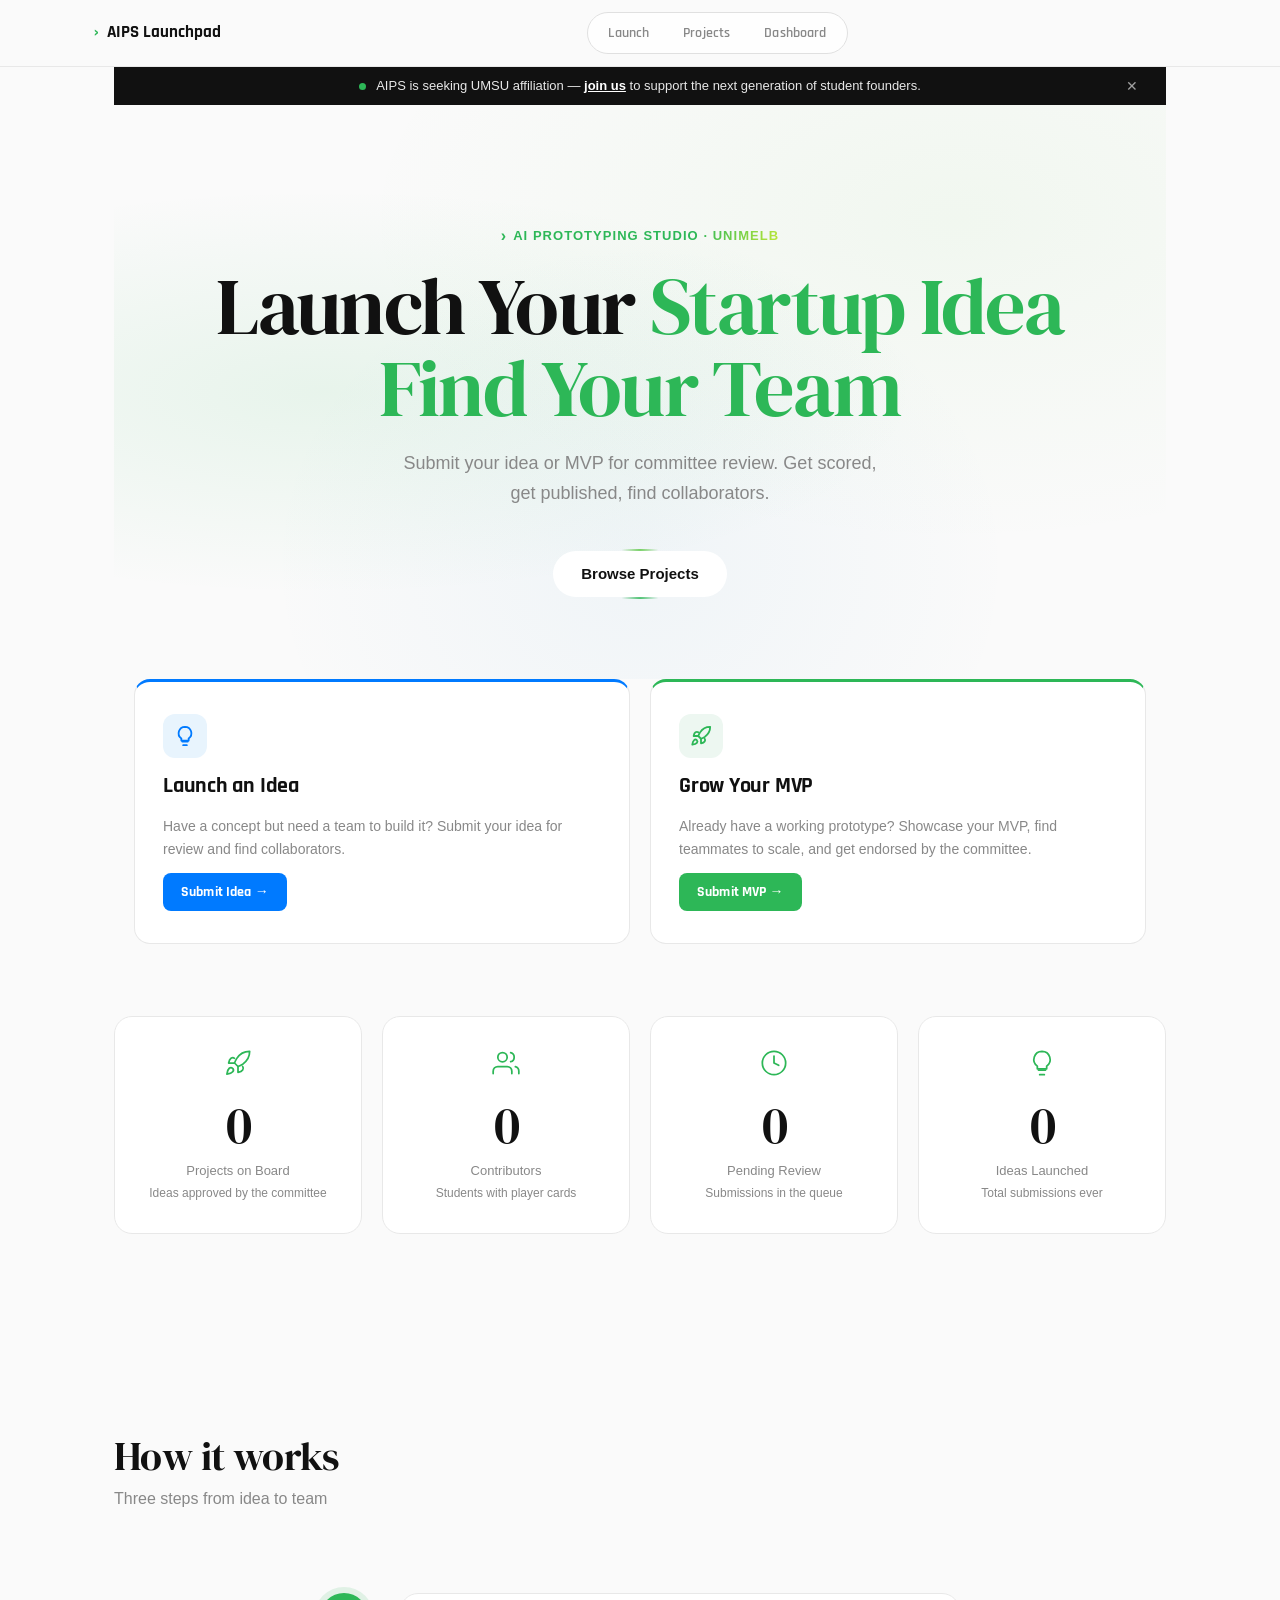
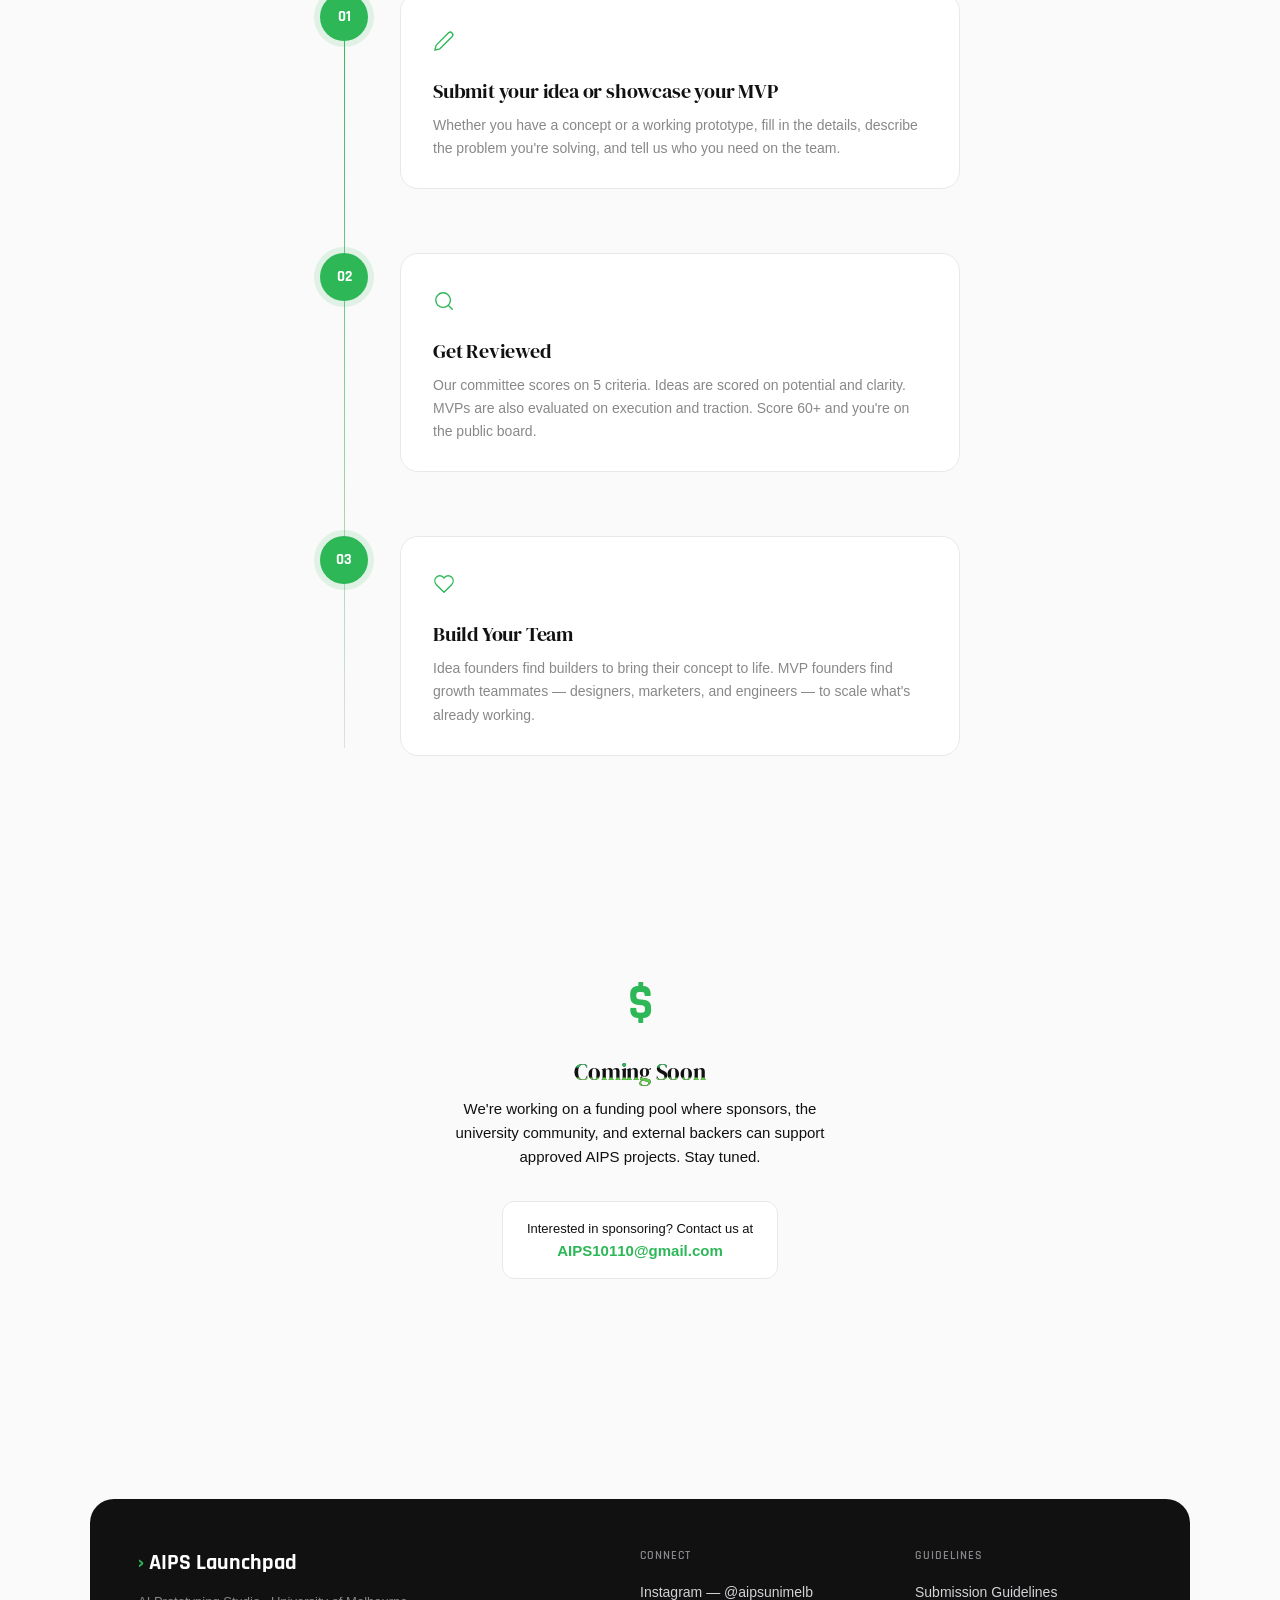
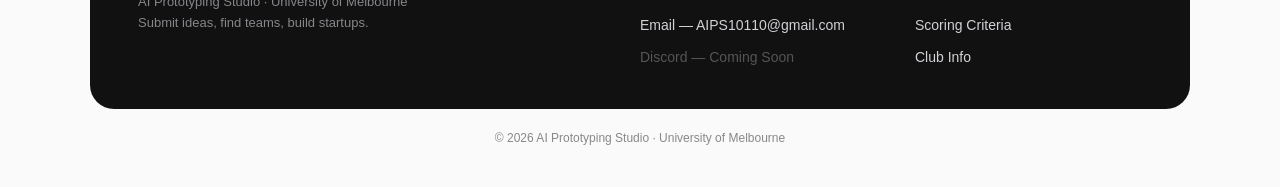
==== commit 0a06f9c9: "feat: clearly differentiate Idea vs MVP across home, submit, board, and detail" ====
--- a/index.html
+++ b/index.html
@@ -86,15 +86,32 @@
       <h1 class="hero-reveal" style="transition-delay:0.5s">Launch Your <span>Startup Idea</span><br><span class="hero-reveal" style="transition-delay:0.7s;display:inline;">Find Your Team</span></h1>
       <p class="hero-reveal" style="transition-delay:1.1s">Submit your idea or MVP for committee review. Get scored, get published, find collaborators.</p>
       <div class="hero-ctas hero-reveal" style="transition-delay:1.3s">
-        <div class="star-border-container" data-tab="submit">
-          <div class="border-gradient-bottom"></div>
-          <div class="border-gradient-top"></div>
-          <span class="star-inner star-inner-primary">Submit an Idea</span>
-        </div>
         <div class="star-border-container" data-tab="board">
           <div class="border-gradient-bottom"></div>
           <div class="border-gradient-top"></div>
           <span class="star-inner star-inner-secondary">Browse Projects</span>
+        </div>
+      </div>
+    </div>
+
+    <!-- TWO-PATH CARDS -->
+    <div class="paths-section reveal">
+      <div class="paths-grid">
+        <div class="path-card path-idea" id="path-idea-card">
+          <div class="path-card-icon">
+            <svg width="22" height="22" viewBox="0 0 24 24" fill="none" stroke="currentColor" stroke-width="2" stroke-linecap="round" stroke-linejoin="round"><path d="M9 18h6"/><path d="M10 22h4"/><path d="M12 2a7 7 0 0 0-4 12.7V17h8v-2.3A7 7 0 0 0 12 2z"/></svg>
+          </div>
+          <h3>Launch an Idea</h3>
+          <p>Have a concept but need a team to build it? Submit your idea for review and find collaborators.</p>
+          <button class="path-card-btn" id="path-btn-idea">Submit Idea →</button>
+        </div>
+        <div class="path-card path-mvp" id="path-mvp-card">
+          <div class="path-card-icon">
+            <svg width="22" height="22" viewBox="0 0 24 24" fill="none" stroke="currentColor" stroke-width="2" stroke-linecap="round" stroke-linejoin="round"><path d="M4.5 16.5c-1.5 1.26-2 5-2 5s3.74-.5 5-2c.71-.84.7-2.13-.09-2.91a2.18 2.18 0 00-2.91-.09z"/><path d="M12 15l-3-3a22 22 0 012-3.95A12.88 12.88 0 0122 2c0 2.72-.78 7.5-6 11a22.35 22.35 0 01-4 2z"/><path d="M9 12H4s.55-3.03 2-4c1.62-1.08 3 0 3 0"/><path d="M12 15v5s3.03-.55 4-2c1.08-1.62 0-3 0-3"/></svg>
+          </div>
+          <h3>Grow Your MVP</h3>
+          <p>Already have a working prototype? Showcase your MVP, find teammates to scale, and get endorsed by the committee.</p>
+          <button class="path-card-btn" id="path-btn-mvp">Submit MVP →</button>
         </div>
       </div>
     </div>
@@ -138,8 +155,8 @@
           <div class="timeline-circle">01</div>
           <div class="timeline-content">
             <div class="step-icon"><svg width="22" height="22" viewBox="0 0 24 24" fill="none" stroke="currentColor" stroke-width="1.5" stroke-linecap="round" stroke-linejoin="round"><path d="M17 3a2.85 2.85 0 014 4L7.5 20.5 2 22l1.5-5.5L17 3z"/></svg></div>
-            <h4>Submit</h4>
-            <p>Fill in your idea or MVP details. Tell us the problem, solution, and who you need on the team.</p>
+            <h4>Submit your idea or showcase your MVP</h4>
+            <p>Whether you have a concept or a working prototype, fill in the details, describe the problem you're solving, and tell us who you need on the team.</p>
           </div>
         </div>
         <div class="timeline-step reveal" style="transition-delay: 0.2s;">
@@ -147,7 +164,7 @@
           <div class="timeline-content">
             <div class="step-icon"><svg width="22" height="22" viewBox="0 0 24 24" fill="none" stroke="currentColor" stroke-width="1.5" stroke-linecap="round" stroke-linejoin="round"><circle cx="11" cy="11" r="8"/><line x1="21" y1="21" x2="16.65" y2="16.65"/></svg></div>
             <h4>Get Reviewed</h4>
-            <p>Our committee scores submissions on 5 criteria. Score 60+ and you're on the public board.</p>
+            <p>Our committee scores on 5 criteria. Ideas are scored on potential and clarity. MVPs are also evaluated on execution and traction. Score 60+ and you're on the public board.</p>
           </div>
         </div>
         <div class="timeline-step reveal" style="transition-delay: 0.3s;">
@@ -155,7 +172,7 @@
           <div class="timeline-content">
             <div class="step-icon"><svg width="22" height="22" viewBox="0 0 24 24" fill="none" stroke="currentColor" stroke-width="1.5" stroke-linecap="round" stroke-linejoin="round"><path d="M20.42 4.58a5.4 5.4 0 00-7.65 0l-.77.78-.77-.78a5.4 5.4 0 00-7.65 0C1.46 6.7 1.33 10.28 4 13l8 8 8-8c2.67-2.72 2.54-6.3.42-8.42z"/></svg></div>
             <h4>Build Your Team</h4>
-            <p>Interested students create player cards — showing their skills and role — and join your project.</p>
+            <p>Idea founders find builders to bring their concept to life. MVP founders find growth teammates — designers, marketers, and engineers — to scale what's already working.</p>
           </div>
         </div>
       </div>
@@ -177,8 +194,6 @@
   <!-- SUBMIT PAGE -->
   <div id="page-submit" class="page">
     <div class="form-card">
-      <h2>Submit a Project</h2>
-      <p>Share your startup idea or MVP with the AIPS community for committee review.</p>
 
       <div id="submit-alert-success" class="alert alert-success">
         Your submission has been received! Track your status in <strong>My Submissions</strong> using your email.
@@ -186,8 +201,27 @@
       <div id="submit-alert-error" class="alert alert-error"></div>
 
       <div class="track-toggle">
-        <button class="track-btn active" id="btn-track-idea"><svg width="14" height="14" viewBox="0 0 24 24" fill="none" stroke="currentColor" stroke-width="2" stroke-linecap="round" stroke-linejoin="round" style="vertical-align:-2px;margin-right:4px"><path d="M9 18h6"/><path d="M10 22h4"/><path d="M12 2a7 7 0 0 0-4 12.7V17h8v-2.3A7 7 0 0 0 12 2z"/></svg>Idea</button>
-        <button class="track-btn" id="btn-track-mvp"><svg width="14" height="14" viewBox="0 0 24 24" fill="none" stroke="currentColor" stroke-width="2" stroke-linecap="round" stroke-linejoin="round" style="vertical-align:-2px;margin-right:4px"><path d="M4.5 16.5c-1.5 1.26-2 5-2 5s3.74-.5 5-2c.71-.84.7-2.13-.09-2.91a2.18 2.18 0 00-2.91-.09z"/><path d="M12 15l-3-3a22 22 0 012-3.95A12.88 12.88 0 0122 2c0 2.72-.78 7.5-6 11a22.35 22.35 0 01-4 2z"/><path d="M9 12H4s.55-3.03 2-4c1.62-1.08 3 0 3 0"/><path d="M12 15v5s3.03-.55 4-2c1.08-1.62 0-3 0-3"/></svg>MVP</button>
+        <button class="track-btn track-idea active" id="btn-track-idea">
+          <div class="track-btn-icon">
+            <svg width="20" height="20" viewBox="0 0 24 24" fill="none" stroke="currentColor" stroke-width="2" stroke-linecap="round" stroke-linejoin="round"><path d="M9 18h6"/><path d="M10 22h4"/><path d="M12 2a7 7 0 0 0-4 12.7V17h8v-2.3A7 7 0 0 0 12 2z"/></svg>
+          </div>
+          Launch an Idea
+        </button>
+        <button class="track-btn track-mvp" id="btn-track-mvp">
+          <div class="track-btn-icon">
+            <svg width="20" height="20" viewBox="0 0 24 24" fill="none" stroke="currentColor" stroke-width="2" stroke-linecap="round" stroke-linejoin="round"><path d="M4.5 16.5c-1.5 1.26-2 5-2 5s3.74-.5 5-2c.71-.84.7-2.13-.09-2.91a2.18 2.18 0 00-2.91-.09z"/><path d="M12 15l-3-3a22 22 0 012-3.95A12.88 12.88 0 0122 2c0 2.72-.78 7.5-6 11a22.35 22.35 0 01-4 2z"/><path d="M9 12H4s.55-3.03 2-4c1.62-1.08 3 0 3 0"/><path d="M12 15v5s3.03-.55 4-2c1.08-1.62 0-3 0-3"/></svg>
+          </div>
+          Grow Your MVP
+        </button>
+      </div>
+
+      <div class="submit-form-header" id="submit-form-header-idea">
+        <h2>Launch Your Idea</h2>
+        <p>Describe your concept. We'll help you find a team to build it.</p>
+      </div>
+      <div class="submit-form-header" id="submit-form-header-mvp">
+        <h2>Grow Your MVP</h2>
+        <p>Showcase what you've built. Find teammates to take it further.</p>
       </div>
 
       <form id="submit-form" novalidate>
@@ -270,6 +304,10 @@
         <!-- MVP-only fields -->
         <div class="mvp-only-fields" id="mvp-fields">
           <hr class="form-divider" />
+          <div style="margin-bottom:20px;">
+            <div style="font-size:13px;font-weight:700;letter-spacing:0.06em;text-transform:uppercase;color:#2DB757;margin-bottom:4px;">About Your Prototype</div>
+            <div style="font-size:13px;color:var(--muted);">These fields are required for MVP submissions to showcase your working build.</div>
+          </div>
           <div class="form-group float-group">
             <input type="url" id="f-demo" placeholder=" " />
             <label class="float-label">Demo Link</label>
@@ -385,8 +423,8 @@
         </div>
 
         <div class="form-group">
-          <label class="form-label">Degree + Year <span>*</span></label>
-          <input type="text" id="mc-degree" placeholder="e.g. BSc CS, Year 2" />
+          <label class="form-label">Degree <span>*</span></label>
+          <input type="text" id="mc-degree" placeholder="e.g. BSc Computer Science, Master of Engineering" />
         </div>
 
         <div class="form-group">
@@ -462,7 +500,10 @@
           <label class="form-label">Skill Tags <span style="color:var(--muted);font-weight:400">(type + Enter, max 8)</span></label>
           <div class="mc-skill-tags-wrap">
             <div id="mc-skill-tags-list" class="mc-skill-tags-list"></div>
-            <input type="text" id="mc-skill-input" placeholder="e.g. React, Figma, Python…" autocomplete="off" />
+            <div class="mc-skill-input-row">
+              <input type="text" id="mc-skill-input" placeholder="e.g. React, Figma, Python…" autocomplete="off" />
+              <button type="button" id="mc-skill-add-btn" class="mc-skill-add-btn">+ Add</button>
+            </div>
           </div>
         </div>
 
@@ -599,7 +640,7 @@
     </div>
 
     <div class="form-group">
-      <label>Degree + Year <span>*</span></label>
+      <label>Degree <span>*</span></label>
       <input type="text" id="pc-degree" placeholder="e.g. BSc CS, Year 2" />
     </div>
 
--- a/css/style.css
+++ b/css/style.css
@@ -492,33 +492,63 @@
     .form-card h2 { font-size: 28px; margin-bottom: 6px; }
     .form-card > p { color: var(--muted); margin-bottom: 32px; }
 
-    /* Track toggle */
+    /* Track toggle — large visual selectors */
     .track-toggle {
-      display: inline-flex;
-      background: var(--bg);
-      border: 1px solid var(--border);
-      border-radius: 8px;
-      padding: 3px;
+      display: grid;
+      grid-template-columns: 1fr 1fr;
+      gap: 12px;
       margin-bottom: 32px;
     }
 
     .track-btn {
-      padding: 8px 24px;
-      border-radius: 6px;
-      border: none;
-      background: none;
-      font-size: 14px;
-      font-weight: 600;
+      display: flex;
+      flex-direction: column;
+      align-items: center;
+      gap: 6px;
+      padding: 18px 16px;
+      border-radius: 12px;
+      border: 2px solid var(--border);
+      background: var(--card);
+      font-size: 15px;
+      font-weight: 700;
+      font-family: 'Rajdhani', sans-serif;
       color: var(--muted);
       cursor: pointer;
-      transition: all 0.15s;
-    }
-
-    .track-btn.active {
-      background: var(--card);
+      transition: all 0.18s;
+      letter-spacing: 0.01em;
+    }
+
+    .track-btn .track-btn-icon {
+      font-size: 22px;
+      line-height: 1;
+    }
+
+    .track-btn:hover {
+      border-color: #aaa;
       color: var(--text);
-      box-shadow: 0 1px 3px rgba(0,0,0,0.1);
-    }
+    }
+
+    .track-btn.active.track-idea {
+      border-color: #007AFF;
+      background: #f0f6ff;
+      color: #007AFF;
+    }
+
+    .track-btn.active.track-mvp {
+      border-color: #2DB757;
+      background: var(--green-light);
+      color: #2DB757;
+    }
+
+    /* Submit form header per track */
+    .submit-form-header { margin-bottom: 28px; }
+    .submit-form-header h2 { font-size: 28px; margin-bottom: 4px; }
+    .submit-form-header p { color: var(--muted); font-size: 14px; }
+
+    #submit-form-header-idea { display: block; }
+    #submit-form-header-mvp  { display: none; }
+    .submit-track-mvp #submit-form-header-idea { display: none; }
+    .submit-track-mvp #submit-form-header-mvp  { display: block; }
 
     /* Form fields */
     .form-group { margin-bottom: 24px; }
@@ -715,8 +745,160 @@
       letter-spacing: 0.05em;
     }
 
-    .stage-tag.idea { background: #e8f4fd; color: #1a78c2; }
-    .stage-tag.mvp { background: var(--green-light); color: var(--green); }
+    .stage-tag.idea { background: #e8f4fd; color: #1a78c2; font-size: 12px; padding: 4px 10px; }
+    .stage-tag.mvp { background: var(--green-light); color: var(--green); font-size: 12px; padding: 4px 10px; }
+
+    /* Board card track accents */
+    .project-card.track-idea {
+      border-left: 3px solid #007AFF;
+    }
+    .project-card.track-mvp {
+      border-left: 3px solid #2DB757;
+    }
+    .card-demo-indicator {
+      font-size: 11px;
+      font-weight: 600;
+      color: #2DB757;
+      background: var(--green-light);
+      border-radius: 5px;
+      padding: 2px 7px;
+      margin-left: 4px;
+    }
+    .card-video-indicator {
+      font-size: 11px;
+      font-weight: 600;
+      color: #5856D6;
+      background: #f0eeff;
+      border-radius: 5px;
+      padding: 2px 7px;
+      margin-left: 4px;
+    }
+
+    /* Two-path cards on home */
+    .paths-section {
+      max-width: 1080px;
+      margin: 0 auto 60px;
+      padding: 0 20px;
+    }
+    .paths-grid {
+      display: grid;
+      grid-template-columns: 1fr 1fr;
+      gap: 20px;
+    }
+    @media (max-width: 600px) {
+      .paths-grid { grid-template-columns: 1fr; }
+    }
+    .path-card {
+      background: var(--card);
+      border: 1px solid var(--border);
+      border-radius: 16px;
+      padding: 32px 28px;
+      display: flex;
+      flex-direction: column;
+      gap: 12px;
+      cursor: pointer;
+      transition: transform 0.15s, box-shadow 0.15s, border-color 0.15s;
+    }
+    .path-card:hover {
+      transform: translateY(-2px);
+      box-shadow: 0 6px 24px rgba(0,0,0,0.08);
+    }
+    .path-card.path-idea {
+      border-top: 3px solid #007AFF;
+    }
+    .path-card.path-mvp {
+      border-top: 3px solid #2DB757;
+    }
+    .path-card-icon {
+      width: 44px;
+      height: 44px;
+      border-radius: 12px;
+      display: flex;
+      align-items: center;
+      justify-content: center;
+    }
+    .path-card.path-idea .path-card-icon {
+      background: #e8f4fd;
+      color: #007AFF;
+    }
+    .path-card.path-mvp .path-card-icon {
+      background: var(--green-light);
+      color: #2DB757;
+    }
+    .path-card h3 {
+      font-family: 'Rajdhani', sans-serif;
+      font-size: 22px;
+      font-weight: 700;
+      color: var(--text);
+    }
+    .path-card p {
+      font-size: 14px;
+      color: var(--muted);
+      line-height: 1.6;
+      flex: 1;
+    }
+    .path-card-btn {
+      display: inline-flex;
+      align-items: center;
+      gap: 6px;
+      font-size: 14px;
+      font-weight: 700;
+      border-radius: 8px;
+      padding: 10px 18px;
+      border: none;
+      cursor: pointer;
+      transition: opacity 0.15s;
+      width: fit-content;
+      font-family: 'Rajdhani', sans-serif;
+      letter-spacing: 0.01em;
+    }
+    .path-card-btn:hover { opacity: 0.85; }
+    .path-card.path-idea .path-card-btn {
+      background: #007AFF;
+      color: #fff;
+    }
+    .path-card.path-mvp .path-card-btn {
+      background: #2DB757;
+      color: #fff;
+    }
+
+    /* MVP prototype section in modal */
+    .modal-prototype-section {
+      background: var(--green-light);
+      border: 1px solid rgba(45,183,87,0.25);
+      border-radius: 12px;
+      padding: 20px;
+      margin-bottom: 20px;
+    }
+    .modal-prototype-label {
+      font-size: 11px;
+      font-weight: 700;
+      letter-spacing: 0.08em;
+      color: #2DB757;
+      text-transform: uppercase;
+      margin-bottom: 12px;
+    }
+    .modal-prototype-links {
+      display: flex;
+      flex-wrap: wrap;
+      gap: 10px;
+      margin-bottom: 12px;
+    }
+    .modal-proto-link {
+      display: inline-flex;
+      align-items: center;
+      gap: 6px;
+      font-size: 13px;
+      font-weight: 600;
+      color: #2DB757;
+      background: #fff;
+      border: 1px solid rgba(45,183,87,0.3);
+      border-radius: 8px;
+      padding: 8px 14px;
+      text-decoration: none;
+      transition: background 0.15s;
+    }
+    .modal-proto-link:hover { background: #f5fdf7; }
 
     .score-badge {
       font-family: 'Rajdhani', sans-serif;
@@ -3583,13 +3765,36 @@
   padding: 8px 10px;
   background: var(--card);
 }
-.mc-skill-tags-wrap input {
+.mc-skill-input-row {
+  display: flex;
+  gap: 6px;
+  align-items: center;
+  flex: 1;
+  min-width: 150px;
+}
+.mc-skill-input-row input {
   border: none;
   outline: none;
   font-size: 14px;
   flex: 1;
-  min-width: 100px;
+  min-width: 80px;
   background: transparent;
+}
+.mc-skill-add-btn {
+  padding: 4px 12px;
+  font-size: 12px;
+  font-weight: 600;
+  color: var(--green);
+  background: none;
+  border: 1px solid var(--green);
+  border-radius: 980px;
+  cursor: pointer;
+  white-space: nowrap;
+  transition: background 0.15s, color 0.15s;
+}
+.mc-skill-add-btn:hover {
+  background: var(--green);
+  color: #fff;
 }
 .mc-skill-tags-list {
   display: flex;
